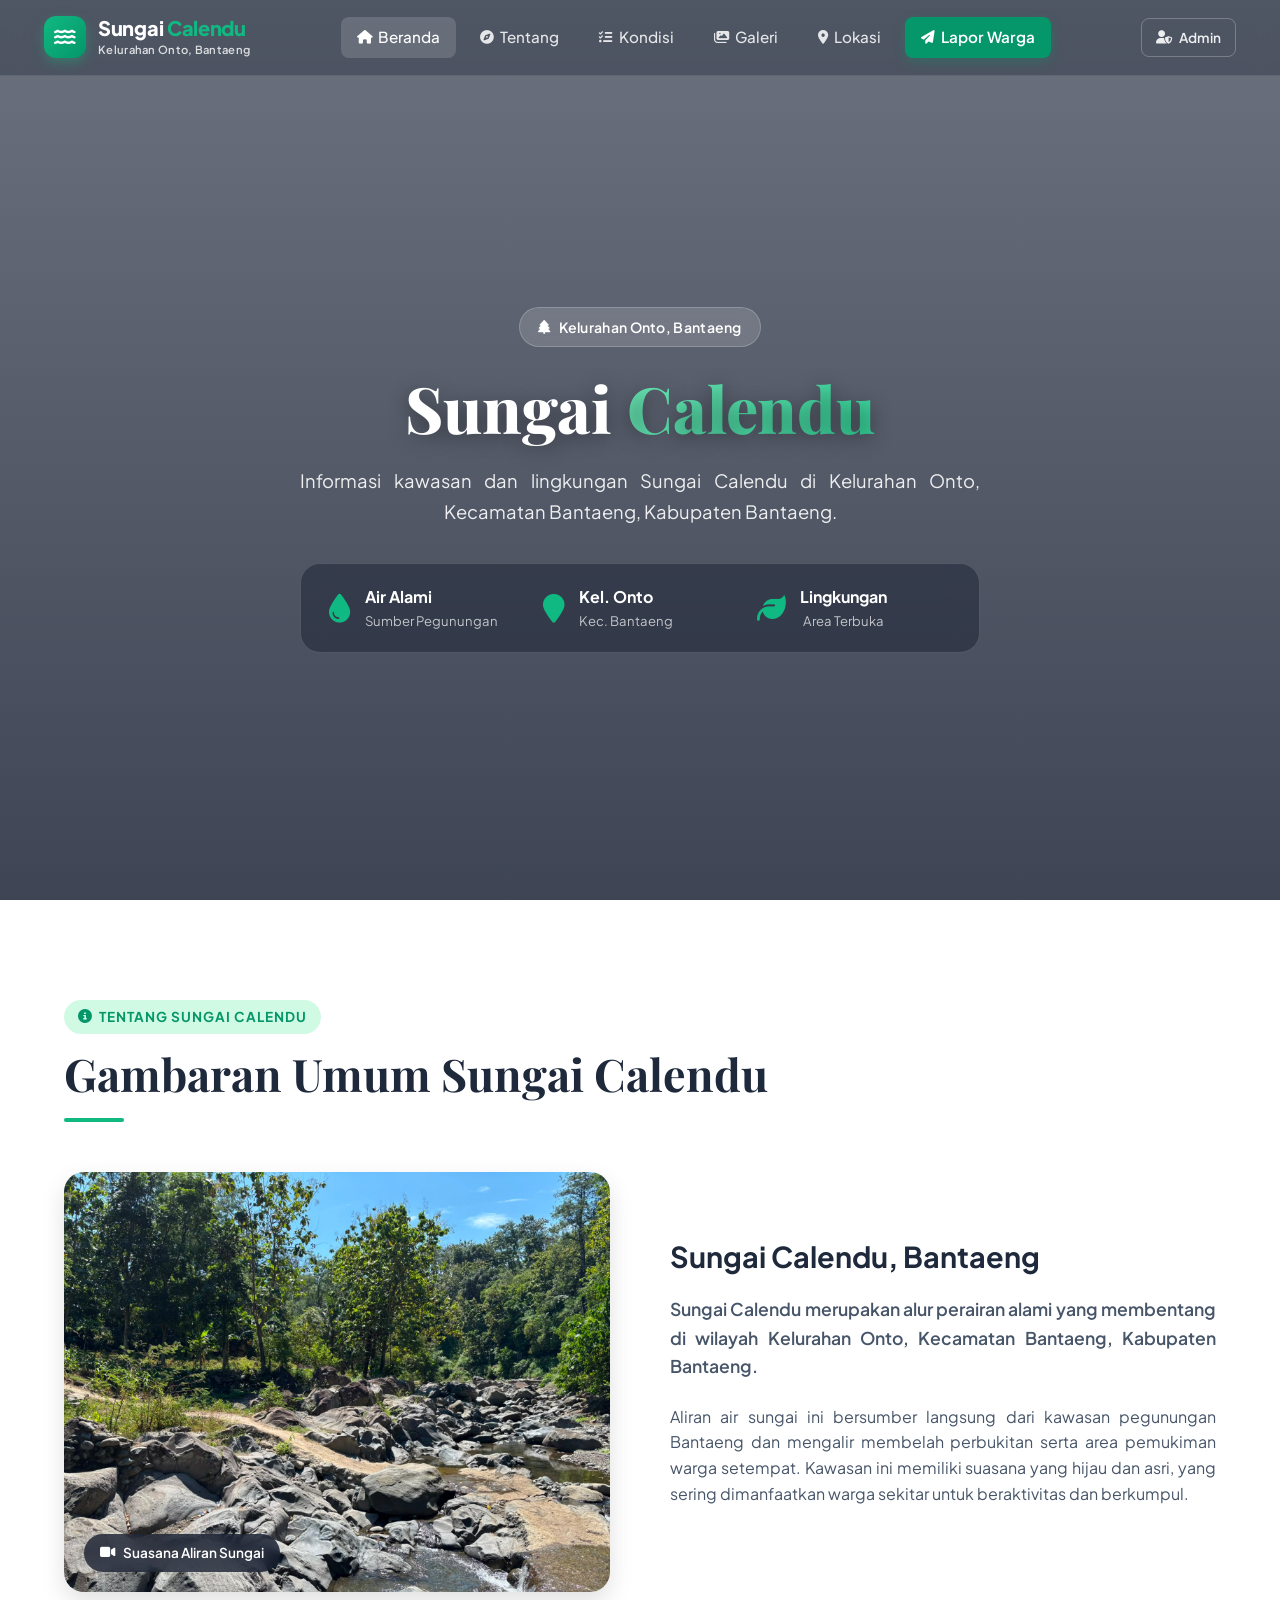
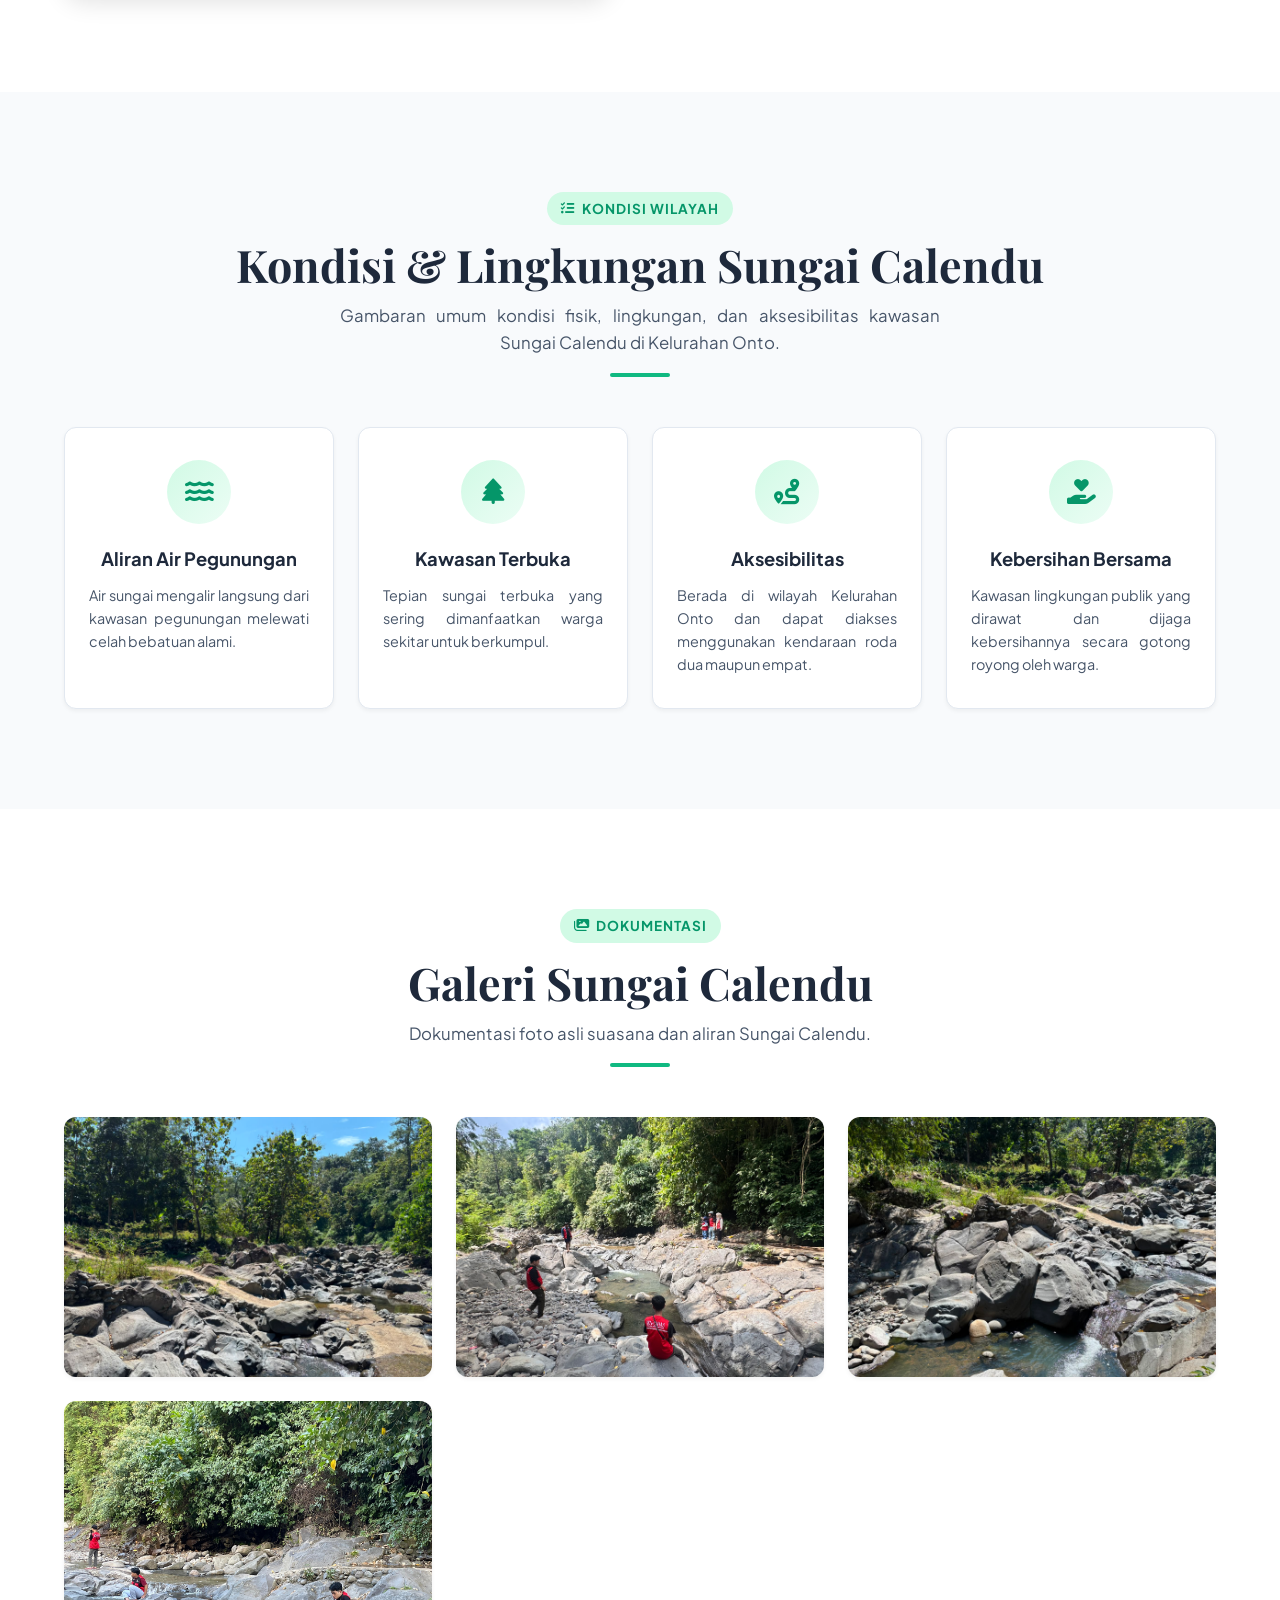
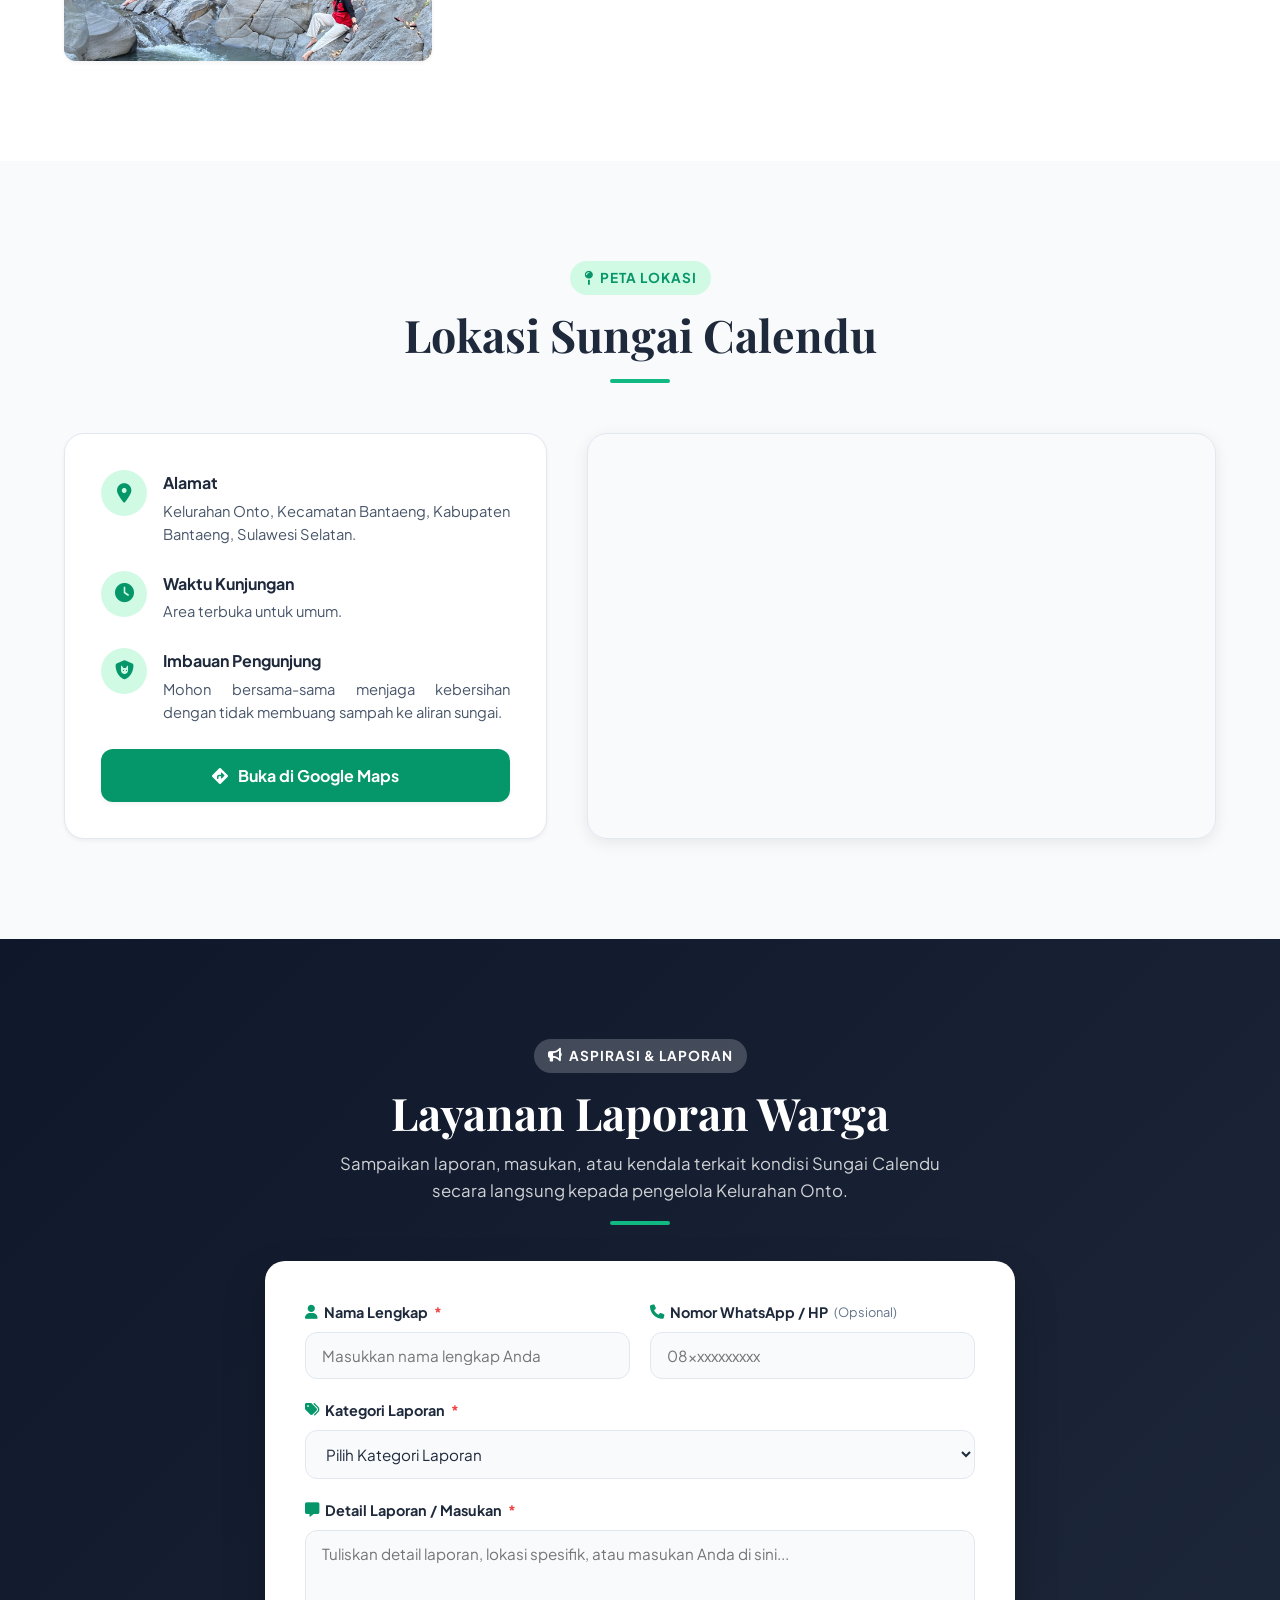
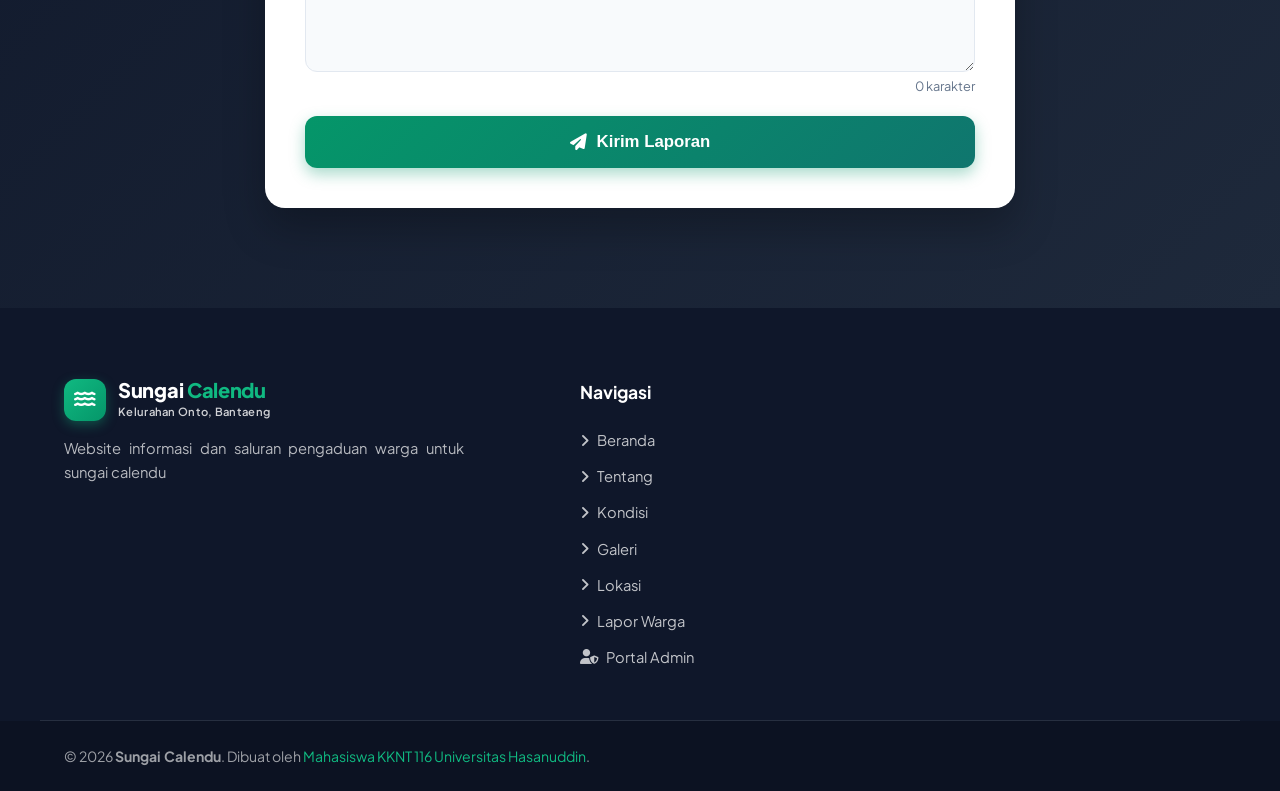
==== index.html @ 05f009f4 "Initial commit: Website Sungai Calendu Bantaeng" ====
<!DOCTYPE html>
<html lang="id">
<head>
    <meta charset="UTF-8">
    <meta name="viewport" content="width=device-width, initial-scale=1.0">
    <title>Sungai Calendu | Kelurahan Onto, Bantaeng</title>
    <meta name="description" content="Informasi resmi dan saluran aspirasi laporan warga untuk kawasan Sungai Calendu, Kelurahan Onto, Kecamatan Bantaeng, Kabupaten Bantaeng.">

    <!-- Google Fonts -->
    <link rel="preconnect" href="https://fonts.googleapis.com">
    <link rel="preconnect" href="https://fonts.gstatic.com" crossorigin>
    <link href="https://fonts.googleapis.com/css2?family=Plus+Jakarta+Sans:wght@300;400;500;600;700;800&family=Playfair+Display:wght@600;700;800&display=swap" rel="stylesheet">
    
    <!-- FontAwesome Icons -->
    <link rel="stylesheet" href="https://cdnjs.cloudflare.com/ajax/libs/font-awesome/6.5.1/css/all.min.css">
    
    <!-- File CSS -->
    <link rel="stylesheet" href="style.css">
</head>
<body>

    <!-- Top Announcement Bar (Dynamic from Admin) -->
    <div id="announcement-bar" class="announcement-bar hidden">
        <div class="container announcement-content">
            <span class="announcement-tag"><i class="fa-solid fa-bullhorn"></i> Pengumuman</span>
            <span id="announcement-text" class="announcement-text"></span>
            <button id="close-announcement" class="close-announcement" aria-label="Tutup Pengumuman">&times;</button>
        </div>
    </div>

    <!-- Navigation Header -->
    <header class="navbar-header" id="navbar-header">
        <div class="nav-container">
            <a href="#beranda" class="logo">
                <div class="logo-icon"><i class="fa-solid fa-water"></i></div>
                <div class="logo-wrapper">
                    <span class="logo-text">Sungai <span>Calendu</span></span>
                    <span class="logo-subtext">Kelurahan Onto, Bantaeng</span>
                </div>
            </a>
            
            <nav class="nav-menu" id="nav-menu">
                <ul class="nav-links">
                    <li><a href="#beranda" class="nav-link active"><i class="fa-solid fa-house"></i> Beranda</a></li>
                    <li><a href="#tentang" class="nav-link"><i class="fa-solid fa-compass"></i> Tentang</a></li>
                    <li><a href="#kondisi" class="nav-link"><i class="fa-solid fa-list-check"></i> Kondisi</a></li>
                    <li><a href="#galeri" class="nav-link"><i class="fa-solid fa-images"></i> Galeri</a></li>
                    <li><a href="#lokasi" class="nav-link"><i class="fa-solid fa-location-dot"></i> Lokasi</a></li>
                    <li><a href="#laporan" class="nav-link btn-nav-lapor"><i class="fa-solid fa-paper-plane"></i> Lapor Warga</a></li>
                </ul>
            </nav>

            <div class="nav-actions">
                <a href="admin.html" target="_blank" class="btn-admin-link" title="Portal Admin">
                    <i class="fa-solid fa-user-shield"></i> <span>Admin</span>
                </a>
                <button class="mobile-toggle" id="mobile-toggle" aria-label="Menu Navigasi">
                    <i class="fa-solid fa-bars"></i>
                </button>
            </div>
        </div>
    </header>

    <!-- Hero Section -->
    <section id="beranda" class="hero">
        <!-- Video Background -->
        <video autoplay loop muted playsinline class="video-bg">
            <source src="assets/images/hero-video.mp4" type="video/mp4">
        </video>
        
        <!-- Overlay Dark Gradient -->
        <div class="hero-overlay"></div>

        <div class="hero-content">
            <div class="hero-badge">
                <i class="fa-solid fa-tree"></i> Kelurahan Onto, Bantaeng
            </div>
            <h1>Sungai <span class="highlight-text">Calendu</span></h1>
            <p>Informasi kawasan dan lingkungan Sungai Calendu di Kelurahan Onto, Kecamatan Bantaeng, Kabupaten Bantaeng.</p>

            <!-- Quick Stat Highlights -->
            <div class="hero-stats">
                <div class="stat-item">
                    <i class="fa-solid fa-droplet"></i>
                    <div class="stat-info">
                        <h4>Air Alami</h4>
                        <p>Sumber Pegunungan</p>
                    </div>
                </div>
                <div class="stat-item">
                    <i class="fa-solid fa-location-pin"></i>
                    <div class="stat-info">
                        <h4>Kel. Onto</h4>
                        <p>Kec. Bantaeng</p>
                    </div>
                </div>
                <div class="stat-item">
                    <i class="fa-solid fa-leaf"></i>
                    <div class="stat-info">
                        <h4>Lingkungan</h4>
                        <p>Area Terbuka</p>
                    </div>
                </div>
            </div>
        </div>
    </section>

    <!-- Section Tentang -->
    <section id="tentang" class="section tentang-section">
        <div class="container">
            <div class="section-header">
                <span class="section-tag"><i class="fa-solid fa-circle-info"></i> Tentang Sungai Calendu</span>
                <h2 class="section-title">Gambaran Umum Sungai Calendu</h2>
                <div class="section-divider"></div>
            </div>

            <div class="tentang-grid">
                <div class="tentang-video-wrapper">
                    <video class="tentang-video" autoplay loop muted playsinline poster="assets/images/galeri1.jpg">
                        <source src="assets/images/tentang-sungai.mp4" type="video/mp4">
                    </video>
                    <div class="video-badge"><i class="fa-solid fa-video"></i> Suasana Aliran Sungai</div>
                </div>

                <div class="tentang-info">
                    <h3>Sungai Calendu, Bantaeng</h3>
                    <p class="lead-text">Sungai Calendu merupakan alur perairan alami yang membentang di wilayah Kelurahan Onto, Kecamatan Bantaeng, Kabupaten Bantaeng.</p>
                    <p>Aliran air sungai ini bersumber langsung dari kawasan pegunungan Bantaeng dan mengalir membelah perbukitan serta area pemukiman warga setempat. Kawasan ini memiliki suasana yang hijau dan asri, yang sering dimanfaatkan warga sekitar untuk beraktivitas dan berkumpul.</p>
                </div>
            </div>
        </div>
    </section>

    <!-- Section Kondisi -->
    <section id="kondisi" class="section fasilitas-section">
        <div class="container">
            <div class="section-header text-center">
                <span class="section-tag"><i class="fa-solid fa-list-check"></i> Kondisi Wilayah</span>
                <h2 class="section-title">Kondisi & Lingkungan Sungai Calendu</h2>
                <p class="section-subtitle">Gambaran umum kondisi fisik, lingkungan, dan aksesibilitas kawasan Sungai Calendu di Kelurahan Onto.</p>
                <div class="section-divider center"></div>
            </div>

            <div class="fasilitas-cards">
                <div class="fasilitas-card">
                    <div class="card-icon"><i class="fa-solid fa-water"></i></div>
                    <h3>Aliran Air Pegunungan</h3>
                    <p>Air sungai mengalir langsung dari kawasan pegunungan melewati celah bebatuan alami.</p>
                </div>
                <div class="fasilitas-card">
                    <div class="card-icon"><i class="fa-solid fa-tree"></i></div>
                    <h3>Kawasan Terbuka</h3>
                    <p>Tepian sungai terbuka yang sering dimanfaatkan warga sekitar untuk berkumpul.</p>
                </div>
                <div class="fasilitas-card">
                    <div class="card-icon"><i class="fa-solid fa-route"></i></div>
                    <h3>Aksesibilitas</h3>
                    <p>Berada di wilayah Kelurahan Onto dan dapat diakses menggunakan kendaraan roda dua maupun empat.</p>
                </div>
                <div class="fasilitas-card">
                    <div class="card-icon"><i class="fa-solid fa-hand-holding-heart"></i></div>
                    <h3>Kebersihan Bersama</h3>
                    <p>Kawasan lingkungan publik yang dirawat dan dijaga kebersihannya secara gotong royong oleh warga.</p>
                </div>
            </div>
        </div>
    </section>

    <!-- Section Galeri Pesona -->
    <section id="galeri" class="section galeri-section">
        <div class="container">
            <div class="section-header text-center">
                <span class="section-tag"><i class="fa-solid fa-images"></i> Dokumentasi</span>
                <h2 class="section-title">Galeri Sungai Calendu</h2>
                <p class="section-subtitle">Dokumentasi foto asli suasana dan aliran Sungai Calendu.</p>
                <div class="section-divider center"></div>
            </div>

            <div class="galeri-grid" id="galeri-container">
                <div class="galeri-card" data-src="assets/images/galeri1.jpg">
                    <img src="assets/images/galeri1.jpg" alt="Suasana Alami Sungai Calendu" loading="lazy">
                    <div class="galeri-overlay">
                        <i class="fa-solid fa-magnifying-glass-plus"></i>
                    </div>
                </div>
                <div class="galeri-card" data-src="assets/images/galeri2.jpg">
                    <img src="assets/images/galeri2.jpg" alt="Kejernihan Air Sungai Calendu" loading="lazy">
                    <div class="galeri-overlay">
                        <i class="fa-solid fa-magnifying-glass-plus"></i>
                    </div>
                </div>
                <div class="galeri-card" data-src="assets/images/galeri4.jpg">
                    <img src="assets/images/galeri4.jpg" alt="Aliran & Bebatuan Sungai Calendu" loading="lazy">
                    <div class="galeri-overlay">
                        <i class="fa-solid fa-magnifying-glass-plus"></i>
                    </div>
                </div>
                <div class="galeri-card" data-src="assets/images/galeri6.jpg">
                    <img src="assets/images/galeri6.jpg" alt="Pemandangan Asri Sungai Calendu" loading="lazy">
                    <div class="galeri-overlay">
                        <i class="fa-solid fa-magnifying-glass-plus"></i>
                    </div>
                </div>
            </div>
        </div>
    </section>

    <!-- Lightbox Modal untuk Galeri -->
    <div id="lightbox-modal" class="lightbox-modal">
        <span class="lightbox-close" id="lightbox-close">&times;</span>
        <img class="lightbox-content" id="lightbox-img" alt="Preview Galeri Full">
        <div id="lightbox-caption" class="lightbox-caption"></div>
    </div>

    <!-- Section Lokasi -->
    <section id="lokasi" class="section lokasi-section">
        <div class="container">
            <div class="section-header text-center">
                <span class="section-tag"><i class="fa-solid fa-map-pin"></i> Peta Lokasi</span>
                <h2 class="section-title">Lokasi Sungai Calendu</h2>
                <div class="section-divider center"></div>
            </div>

            <div class="lokasi-grid">
                <div class="lokasi-card-info">
                    <div class="info-item">
                        <div class="info-icon"><i class="fa-solid fa-location-dot"></i></div>
                        <div>
                            <h4>Alamat</h4>
                            <p>Kelurahan Onto, Kecamatan Bantaeng, Kabupaten Bantaeng, Sulawesi Selatan.</p>
                        </div>
                    </div>

                    <div class="info-item">
                        <div class="info-icon"><i class="fa-solid fa-clock"></i></div>
                        <div>
                            <h4>Waktu Kunjungan</h4>
                            <p>Area terbuka untuk umum.</p>
                        </div>
                    </div>

                    <div class="info-item">
                        <div class="info-icon"><i class="fa-solid fa-shield-cat"></i></div>
                        <div>
                            <h4>Imbauan Pengunjung</h4>
                            <p>Mohon bersama-sama menjaga kebersihan dengan tidak membuang sampah ke aliran sungai.</p>
                        </div>
                    </div>

                    <a href="https://maps.google.com/?q=Sungai+Calendu+Bantaeng" target="_blank" class="btn-maps">
                        <i class="fa-solid fa-diamond-turn-right"></i> Buka di Google Maps
                    </a>
                </div>

                <div class="lokasi-map-container">
                    <iframe title="Google Maps Sungai Calendu" src="https://www.google.com/maps/embed?pb=!1m18!1m12!1m3!1d3164.7490686187693!2d119.96092058560387!3d-5.500026466566904!2m3!1f0!2f0!3f0!3m2!1i1024!2i768!4f13.1!3m3!1m2!1s0x2dbeb3002cb5ec47%3A0xc1e4523929e5ecf!2sSungai%20Calendu!5e1!3m2!1sid!2sid!4v1785513860673!5m2!1sid!2sid" allowfullscreen="" loading="lazy" referrerpolicy="strict-origin-when-cross-origin"></iframe>
                </div>
            </div>
        </div>
    </section>

    <!-- Section Laporan Warga -->
    <section id="laporan" class="section laporan-section">
        <div class="container">
            <div class="laporan-wrapper">
                <div class="laporan-header text-center">
                    <span class="section-tag tag-white"><i class="fa-solid fa-bullhorn"></i> Aspirasi & Laporan</span>
                    <h2 class="section-title text-white">Layanan Laporan Warga</h2>
                    <p class="section-subtitle text-white-80">Sampaikan laporan, masukan, atau kendala terkait kondisi Sungai Calendu secara langsung kepada pengelola Kelurahan Onto.</p>
                    <div class="section-divider center"></div>
                </div>

                <div class="form-card">
                    <form id="form-laporan" name="form-laporan" class="laporan-form">
                        <div class="form-row">
                            <div class="input-group">
                                <label for="nama"><i class="fa-solid fa-user"></i> Nama Lengkap <span class="required">*</span></label>
                                <input type="text" id="nama" name="nama" placeholder="Masukkan nama lengkap Anda" required>
                            </div>
                            
                            <div class="input-group">
                                <label for="kontak"><i class="fa-solid fa-phone"></i> Nomor WhatsApp / HP <span class="optional">(Opsional)</span></label>
                                <input type="tel" id="kontak" name="kontak" placeholder="08xxxxxxxxxx">
                            </div>
                        </div>

                        <div class="input-group">
                            <label for="kategori"><i class="fa-solid fa-tags"></i> Kategori Laporan <span class="required">*</span></label>
                            <select id="kategori" name="kategori" required>
                                <option value="" disabled selected>Pilih Kategori Laporan</option>
                                <option value="Kebersihan & Sampah">🧹 Kebersihan & Sampah</option>
                                <option value="Saran & Usulan Warga">💡 Saran & Usulan Warga</option>
                                <option value="Lainnya / Umum">❓ Lainnya / Umum</option>
                            </select>
                        </div>

                        <div class="input-group">
                            <label for="pesan"><i class="fa-solid fa-message"></i> Detail Laporan / Masukan <span class="required">*</span></label>
                            <textarea id="pesan" name="pesan" rows="6" placeholder="Tuliskan detail laporan, lokasi spesifik, atau masukan Anda di sini..." required></textarea>
                            <div class="char-count"><span id="char-counter">0</span> karakter</div>
                        </div>

                        <button type="submit" class="btn-submit">
                            <i class="fa-solid fa-paper-plane"></i> <span id="btn-submit-text">Kirim Laporan</span>
                        </button>
                    </form>

                    <div id="pesan-sukses" class="alert-box alert-success hidden">
                        <i class="fa-solid fa-circle-check"></i>
                        <div>
                            <h4>Laporan Berhasil Terkirim!</h4>
                            <p>Terima kasih atas laporan Anda. Data telah diterima oleh pengelola Kelurahan Onto.</p>
                        </div>
                    </div>

                    <div id="pesan-gagal" class="alert-box alert-error hidden">
                        <i class="fa-solid fa-circle-xmark"></i>
                        <div>
                            <h4>Pengiriman Gagal!</h4>
                            <p>Terjadi kesalahan koneksi. Silakan periksa jaringan Anda dan coba kembali.</p>
                        </div>
                    </div>
                </div>
            </div>
        </div>
    </section>

    <!-- Footer -->
    <footer class="footer">
        <div class="container footer-content">
            <div class="footer-brand">
                <div class="logo">
                    <div class="logo-icon"><i class="fa-solid fa-water"></i></div>
                    <div class="logo-wrapper">
                        <span class="logo-text text-white">Sungai <span>Calendu</span></span>
                        <span class="logo-subtext">Kelurahan Onto, Bantaeng</span>
                    </div>
                </div>
                <p>Website informasi dan saluran pengaduan warga untuk sungai calendu</p>
            </div>

            <div class="footer-links">
                <h4>Navigasi</h4>
                <ul>
                    <li><a href="#beranda"><i class="fa-solid fa-angle-right"></i> Beranda</a></li>
                    <li><a href="#tentang"><i class="fa-solid fa-angle-right"></i> Tentang</a></li>
                    <li><a href="#kondisi"><i class="fa-solid fa-angle-right"></i> Kondisi</a></li>
                    <li><a href="#galeri"><i class="fa-solid fa-angle-right"></i> Galeri</a></li>
                    <li><a href="#lokasi"><i class="fa-solid fa-angle-right"></i> Lokasi</a></li>
                    <li><a href="#laporan"><i class="fa-solid fa-angle-right"></i> Lapor Warga</a></li>
                    <li><a href="admin.html" target="_blank"><i class="fa-solid fa-user-shield"></i> Portal Admin</a></li>
                </ul>
            </div>
        </div>

        <div class="footer-bottom">
            <div class="container">
                <p>&copy; 2026 <strong>Sungai Calendu</strong>. Dibuat oleh <span>Mahasiswa KKNT 116 Universitas Hasanuddin</span>.</p>
            </div>
        </div>
    </footer>

    <!-- File JavaScript -->
    <script src="script.js"></script>
</body>
</html>
---- style.css ----
/* ==========================================================================
   DESAIN CSS UTAMA - PESONA SUNGAI CALENDU (BANTAENG)
   Modern, Responsive, Clean & Premium Theme
   ========================================================================== */

/* 1. VARIABEL WARNA & DESIGN SYSTEM */
:root {
    --primary-color: #059669;
    --primary-hover: #047857;
    --primary-light: #d1fae5;
    --accent-color: #10b981;
    --secondary-color: #0f766e;
    --dark-bg: #0f172a;
    --dark-surface: #1e293b;
    --light-bg: #f8fafc;
    --card-bg: #ffffff;
    --text-primary: #1e293b;
    --text-secondary: #475569;
    --text-muted: #64748b;
    --border-color: #e2e8f0;
    --shadow-sm: 0 2px 4px rgba(0, 0, 0, 0.05);
    --shadow-md: 0 4px 15px rgba(0, 0, 0, 0.08);
    --shadow-lg: 0 10px 25px rgba(0, 0, 0, 0.12);
    --radius-sm: 8px;
    --radius-md: 12px;
    --radius-lg: 20px;
    --transition: all 0.3s cubic-bezier(0.4, 0, 0.2, 1);
}

/* 2. RESET & GLOBAL STYLES */
* {
    margin: 0;
    padding: 0;
    box-sizing: border-box;
}

html {
    scroll-behavior: smooth;
    font-size: 16px;
}

body {
    font-family: 'Plus Jakarta Sans', -apple-system, BlinkMacSystemFont, sans-serif;
    background-color: var(--light-bg);
    color: var(--text-primary);
    line-height: 1.6;
    overflow-x: hidden;
}

p {
    text-align: justify;
    text-justify: inter-word;
}

.container {
    width: 100%;
    max-width: 1200px;
    margin: 0 auto;
    padding: 0 24px;
}

img {
    max-width: 100%;
    height: auto;
    display: block;
}

/* Custom Scrollbar */
::-webkit-scrollbar {
    width: 10px;
}

::-webkit-scrollbar-track {
    background: #f1f5f9;
}

::-webkit-scrollbar-thumb {
    background: #cbd5e1;
    border-radius: 5px;
}

::-webkit-scrollbar-thumb:hover {
    background: var(--primary-color);
}

/* 3. ANNOUNCEMENT BAR */
.announcement-bar {
    background: linear-gradient(90deg, #059669, #0f766e);
    color: #ffffff;
    padding: 10px 0;
    font-size: 0.9rem;
    font-weight: 500;
    position: relative;
    z-index: 101;
    box-shadow: var(--shadow-sm);
}

.announcement-content {
    display: flex;
    align-items: center;
    justify-content: center;
    gap: 12px;
}

.announcement-tag {
    background: rgba(255, 255, 255, 0.2);
    padding: 3px 10px;
    border-radius: 20px;
    font-size: 0.78rem;
    font-weight: 700;
    text-transform: uppercase;
    letter-spacing: 0.5px;
    display: inline-flex;
    align-items: center;
    gap: 5px;
}

.announcement-text {
    flex-grow: 0;
}

.close-announcement {
    background: transparent;
    border: none;
    color: #ffffff;
    font-size: 1.2rem;
    cursor: pointer;
    margin-left: auto;
    opacity: 0.8;
    transition: var(--transition);
}

.close-announcement:hover {
    opacity: 1;
}

/* 4. NAVBAR HEADER (GLASSMORPHISM) */
.navbar-header {
    position: fixed;
    top: 0;
    left: 0;
    width: 100%;
    z-index: 100;
    transition: var(--transition);
    padding: 16px 0;
    background: rgba(15, 23, 42, 0.3);
    backdrop-filter: blur(12px);
    -webkit-backdrop-filter: blur(12px);
    border-bottom: 1px solid rgba(255, 255, 255, 0.1);
}

.navbar-header.scrolled {
    background: rgba(15, 23, 42, 0.95);
    padding: 12px 0;
    box-shadow: 0 4px 20px rgba(0, 0, 0, 0.2);
}

.nav-container {
    display: flex;
    align-items: center;
    justify-content: space-between;
    max-width: 1240px;
    margin: 0 auto;
    padding: 0 24px;
}

.logo {
    display: flex;
    align-items: center;
    gap: 12px;
    text-decoration: none;
    white-space: nowrap;
}

.logo-icon {
    width: 42px;
    height: 42px;
    background: linear-gradient(135deg, var(--accent-color), var(--primary-color));
    color: #ffffff;
    border-radius: 12px;
    display: flex;
    align-items: center;
    justify-content: center;
    font-size: 1.2rem;
    box-shadow: 0 4px 12px rgba(16, 185, 129, 0.35);
    flex-shrink: 0;
}

.logo-wrapper {
    display: flex;
    flex-direction: column;
    justify-content: center;
}

.logo-text {
    font-size: 1.25rem;
    font-weight: 800;
    color: #ffffff;
    letter-spacing: -0.3px;
    line-height: 1.15;
}

.logo-text span {
    color: var(--accent-color);
}

.logo-subtext {
    font-size: 0.7rem;
    font-weight: 600;
    color: rgba(255, 255, 255, 0.8);
    letter-spacing: 0.3px;
    margin-top: 2px;
}

.nav-menu {
    display: flex;
    align-items: center;
}

.nav-links {
    display: flex;
    align-items: center;
    list-style: none;
    gap: 8px;
}

.nav-link {
    color: rgba(255, 255, 255, 0.85);
    text-decoration: none;
    font-weight: 500;
    font-size: 0.95rem;
    padding: 8px 16px;
    border-radius: var(--radius-sm);
    transition: var(--transition);
    display: flex;
    align-items: center;
    gap: 6px;
}

.nav-link i {
    font-size: 0.85rem;
}

.nav-link:hover, .nav-link.active {
    color: #ffffff;
    background: rgba(255, 255, 255, 0.15);
}

.btn-nav-lapor {
    background: var(--primary-color);
    color: #ffffff !important;
    font-weight: 600;
    box-shadow: 0 4px 12px rgba(5, 150, 105, 0.3);
}

.btn-nav-lapor:hover {
    background: var(--primary-hover) !important;
    transform: translateY(-1px);
}

.nav-actions {
    display: flex;
    align-items: center;
    gap: 12px;
}

.btn-admin-link {
    display: inline-flex;
    align-items: center;
    gap: 6px;
    padding: 8px 14px;
    font-size: 0.85rem;
    font-weight: 600;
    color: rgba(255, 255, 255, 0.9);
    border: 1px solid rgba(255, 255, 255, 0.25);
    border-radius: var(--radius-sm);
    text-decoration: none;
    transition: var(--transition);
}

.btn-admin-link:hover {
    background: rgba(255, 255, 255, 0.2);
    color: #ffffff;
}

.mobile-toggle {
    display: none;
    background: transparent;
    border: none;
    color: #ffffff;
    font-size: 1.4rem;
    cursor: pointer;
    padding: 6px;
}

/* 5. HERO SECTION */
.hero {
    position: relative;
    min-height: 100vh;
    display: flex;
    align-items: center;
    justify-content: center;
    padding: 120px 24px 60px 24px;
    color: #ffffff;
    overflow: hidden;
}

.video-bg {
    position: absolute;
    top: 0;
    left: 0;
    width: 100%;
    height: 100%;
    object-fit: cover;
    z-index: -2;
}

.hero-overlay {
    position: absolute;
    top: 0;
    left: 0;
    width: 100%;
    height: 100%;
    background: linear-gradient(180deg, rgba(15, 23, 42, 0.6) 0%, rgba(15, 23, 42, 0.8) 100%);
    z-index: -1;
}

.hero-content {
    max-width: 850px;
    text-align: center;
    z-index: 1;
    display: flex;
    flex-direction: column;
    align-items: center;
}

.hero-badge {
    display: inline-flex;
    align-items: center;
    gap: 8px;
    background: rgba(255, 255, 255, 0.15);
    backdrop-filter: blur(8px);
    padding: 8px 18px;
    border-radius: 30px;
    font-size: 0.88rem;
    font-weight: 600;
    letter-spacing: 0.3px;
    margin-bottom: 24px;
    border: 1px solid rgba(255, 255, 255, 0.2);
}

.hero-content h1 {
    font-family: 'Playfair Display', serif;
    font-size: clamp(2.5rem, 5vw, 4.2rem);
    font-weight: 800;
    line-height: 1.15;
    margin-bottom: 20px;
    text-shadow: 0 4px 20px rgba(0, 0, 0, 0.4);
}

.highlight-text {
    background: linear-gradient(135deg, #6ee7b7, #34d399);
    -webkit-background-clip: text;
    -webkit-text-fill-color: transparent;
}

.hero-content p {
    font-size: 1.15rem;
    color: rgba(255, 255, 255, 0.9);
    max-width: 680px;
    margin-bottom: 36px;
    line-height: 1.7;
    text-align: justify;
    text-align-last: center;
}

.hero-buttons {
    display: flex;
    gap: 16px;
    flex-wrap: wrap;
    justify-content: center;
    margin-bottom: 48px;
}

.btn-primary {
    display: inline-flex;
    align-items: center;
    gap: 10px;
    padding: 14px 32px;
    background: linear-gradient(135deg, var(--primary-color), var(--secondary-color));
    color: #ffffff;
    text-decoration: none;
    font-weight: 700;
    font-size: 1rem;
    border-radius: 30px;
    box-shadow: 0 8px 20px rgba(5, 150, 105, 0.4);
    transition: var(--transition);
}

.btn-primary:hover {
    transform: translateY(-3px);
    box-shadow: 0 12px 25px rgba(5, 150, 105, 0.5);
}

.btn-secondary {
    display: inline-flex;
    align-items: center;
    gap: 10px;
    padding: 14px 32px;
    background: rgba(255, 255, 255, 0.15);
    backdrop-filter: blur(8px);
    color: #ffffff;
    text-decoration: none;
    font-weight: 600;
    font-size: 1rem;
    border-radius: 30px;
    border: 1px solid rgba(255, 255, 255, 0.3);
    transition: var(--transition);
}

.btn-secondary:hover {
    background: rgba(255, 255, 255, 0.25);
    transform: translateY(-3px);
}

.hero-stats {
    display: grid;
    grid-template-columns: repeat(3, 1fr);
    gap: 20px;
    width: 100%;
    max-width: 750px;
    background: rgba(15, 23, 42, 0.4);
    backdrop-filter: blur(12px);
    padding: 20px 28px;
    border-radius: var(--radius-lg);
    border: 1px solid rgba(255, 255, 255, 0.15);
}

.stat-item {
    display: flex;
    align-items: center;
    gap: 14px;
    text-align: left;
}

.stat-item i {
    font-size: 1.8rem;
    color: var(--accent-color);
}

.stat-info h4 {
    font-size: 1rem;
    font-weight: 700;
    color: #ffffff;
}

.stat-info p {
    font-size: 0.82rem;
    color: rgba(255, 255, 255, 0.7);
    margin-bottom: 0;
}

/* 6. SECTION GENERAL STYLES */
.section {
    padding: 100px 0;
    position: relative;
}

.section-header {
    margin-bottom: 50px;
}

.section-header.text-center {
    text-align: center;
}

.section-tag {
    display: inline-flex;
    align-items: center;
    gap: 6px;
    color: var(--primary-color);
    font-weight: 700;
    font-size: 0.85rem;
    text-transform: uppercase;
    letter-spacing: 1px;
    background: var(--primary-light);
    padding: 6px 14px;
    border-radius: 20px;
    margin-bottom: 12px;
}

.tag-white {
    background: rgba(255, 255, 255, 0.2);
    color: #ffffff;
}

.section-title {
    font-family: 'Playfair Display', serif;
    font-size: clamp(2rem, 3.5vw, 2.8rem);
    font-weight: 700;
    color: var(--text-primary);
    line-height: 1.25;
}

.text-white {
    color: #ffffff !important;
}

.text-white-80 {
    color: rgba(255, 255, 255, 0.8) !important;
}

.section-subtitle {
    font-size: 1.05rem;
    color: var(--text-secondary);
    max-width: 600px;
    margin: 10px auto 0 auto;
    text-align: justify;
    text-align-last: center;
}

.section-divider {
    width: 60px;
    height: 4px;
    background: var(--accent-color);
    border-radius: 2px;
    margin-top: 16px;
}

.section-divider.center {
    margin-left: auto;
    margin-right: auto;
}

/* 7. SECTION TENTANG */
.tentang-section {
    background-color: #ffffff;
}

.tentang-grid {
    display: grid;
    grid-template-columns: 1fr 1fr;
    gap: 60px;
    align-items: center;
}

.tentang-video-wrapper {
    position: relative;
    border-radius: var(--radius-lg);
    overflow: hidden;
    box-shadow: var(--shadow-lg);
}

.tentang-video {
    width: 100%;
    height: 420px;
    object-fit: cover;
    display: block;
}

.video-badge {
    position: absolute;
    bottom: 20px;
    left: 20px;
    background: rgba(15, 23, 42, 0.75);
    backdrop-filter: blur(8px);
    color: #ffffff;
    padding: 8px 16px;
    border-radius: 20px;
    font-size: 0.85rem;
    font-weight: 600;
    display: flex;
    align-items: center;
    gap: 8px;
}

.tentang-info h3 {
    font-size: 1.8rem;
    font-weight: 700;
    color: var(--text-primary);
    margin-bottom: 16px;
}

.lead-text {
    font-size: 1.1rem;
    font-weight: 600;
    color: var(--primary-color);
    margin-bottom: 14px;
}

.tentang-info p {
    color: var(--text-secondary);
    margin-bottom: 24px;
}

.tentang-features {
    display: flex;
    flex-direction: column;
    gap: 16px;

}

.feature-card {
    display: flex;
    align-items: flex-start;
    gap: 16px;
    background: var(--light-bg);
    padding: 16px;
    border-radius: var(--radius-md);
    border: 1px solid var(--border-color);
}

.feature-icon {
    width: 44px;
    height: 44px;
    background: var(--primary-light);
    color: var(--primary-color);
    border-radius: var(--radius-sm);
    display: flex;
    align-items: center;
    justify-content: center;
    font-size: 1.2rem;
    flex-shrink: 0;
}

.feature-card h4 {
    font-size: 1rem;
    font-weight: 700;
    color: var(--text-primary);
    margin-bottom: 4px;
}

.feature-card p {
    font-size: 0.88rem;
    color: var(--text-muted);
    margin-bottom: 0;
}

/* 8. SECTION KONDISI & DAYA TARIK */
.kondisi-section,
.fasilitas-section {
    background-color: var(--light-bg);
}

.fasilitas-cards {
    display: grid;
    grid-template-columns: repeat(4, 1fr);
    gap: 24px;
}

.fasilitas-card {
    background: var(--card-bg);
    padding: 32px 24px;
    border-radius: var(--radius-md);
    border: 1px solid var(--border-color);
    box-shadow: var(--shadow-sm);
    transition: var(--transition);
    text-align: center;
}

.fasilitas-card:hover {
    transform: translateY(-8px);
    box-shadow: var(--shadow-md);
    border-color: var(--primary-light);
}

.card-icon {
    width: 64px;
    height: 64px;
    background: linear-gradient(135deg, var(--primary-light), #ecfdf5);
    color: var(--primary-color);
    border-radius: 50%;
    display: flex;
    align-items: center;
    justify-content: center;
    font-size: 1.6rem;
    margin: 0 auto 20px auto;
    transition: var(--transition);
}

.fasilitas-card:hover .card-icon {
    background: linear-gradient(135deg, var(--primary-color), var(--secondary-color));
    color: #ffffff;
}

.fasilitas-card h3 {
    font-size: 1.15rem;
    font-weight: 700;
    margin-bottom: 10px;
    color: var(--text-primary);
}

.fasilitas-card p {
    font-size: 0.9rem;
    color: var(--text-secondary);
    text-align: justify;
    text-justify: inter-word;
}

/* 9. SECTION GALERI PESONA */
.galeri-section {
    background-color: #ffffff;
}

.galeri-grid {
    display: grid;
    grid-template-columns: repeat(3, 1fr);
    gap: 24px;
}

.galeri-card {
    position: relative;
    border-radius: var(--radius-md);
    overflow: hidden;
    height: 260px;
    box-shadow: var(--shadow-sm);
    cursor: pointer;
}

.galeri-card img {
    width: 100%;
    height: 100%;
    object-fit: cover;
    transition: transform 0.5s cubic-bezier(0.4, 0, 0.2, 1);
}

.galeri-overlay {
    position: absolute;
    top: 0;
    left: 0;
    width: 100%;
    height: 100%;
    background: rgba(15, 23, 42, 0.6);
    display: flex;
    flex-direction: column;
    align-items: center;
    justify-content: center;
    color: #ffffff;
    opacity: 0;
    transition: var(--transition);
    padding: 20px;
}

.galeri-overlay i {
    font-size: 2.2rem;
    color: #ffffff;
    transform: scale(0.8);
    transition: var(--transition);
}

.galeri-card:hover img {
    transform: scale(1.08);
}

.galeri-card:hover .galeri-overlay {
    opacity: 1;
}

.galeri-card:hover .galeri-overlay i {
    transform: scale(1);
}

/* Lightbox Modal */
.lightbox-modal {
    display: none;
    position: fixed;
    z-index: 1000;
    top: 0;
    left: 0;
    width: 100%;
    height: 100%;
    background-color: rgba(15, 23, 42, 0.92);
    backdrop-filter: blur(8px);
    justify-content: center;
    align-items: center;
    flex-direction: column;
    padding: 20px;
}

.lightbox-modal.active {
    display: flex;
}

.lightbox-content {
    max-width: 90%;
    max-height: 80vh;
    border-radius: var(--radius-md);
    box-shadow: var(--shadow-lg);
    object-fit: contain;
}

.lightbox-caption {
    margin-top: 15px;
    color: #ffffff;
    font-size: 1.1rem;
    font-weight: 600;
}

.lightbox-close {
    position: absolute;
    top: 24px;
    right: 36px;
    color: #ffffff;
    font-size: 2.5rem;
    font-weight: bold;
    cursor: pointer;
    transition: var(--transition);
}

.lightbox-close:hover {
    color: var(--accent-color);
}

/* 10. SECTION LOKASI */
.lokasi-section {
    background-color: var(--light-bg);
}

.lokasi-grid {
    display: grid;
    grid-template-columns: 1fr 1.3fr;
    gap: 40px;
    align-items: center;
}

.lokasi-card-info {
    background: var(--card-bg);
    padding: 36px;
    border-radius: var(--radius-lg);
    border: 1px solid var(--border-color);
    box-shadow: var(--shadow-sm);
}

.info-item {
    display: flex;
    gap: 16px;
    margin-bottom: 24px;
}

.info-icon {
    width: 46px;
    height: 46px;
    background: var(--primary-light);
    color: var(--primary-color);
    border-radius: 50%;
    display: flex;
    align-items: center;
    justify-content: center;
    font-size: 1.2rem;
    flex-shrink: 0;
}

.info-item h4 {
    font-size: 1rem;
    font-weight: 700;
    color: var(--text-primary);
    margin-bottom: 4px;
}

.info-item p {
    font-size: 0.92rem;
    color: var(--text-secondary);
    margin-bottom: 0;
}

.btn-maps {
    display: flex;
    align-items: center;
    justify-content: center;
    gap: 10px;
    width: 100%;
    padding: 14px;
    background: var(--primary-color);
    color: #ffffff;
    text-decoration: none;
    font-weight: 700;
    border-radius: var(--radius-md);
    transition: var(--transition);
    box-shadow: var(--shadow-sm);
    margin-top: 10px;
}

.btn-maps:hover {
    background: var(--primary-hover);
    transform: translateY(-2px);
}

.lokasi-map-container {
    height: 100%;
    min-height: 380px;
    border-radius: var(--radius-lg);
    overflow: hidden;
    box-shadow: var(--shadow-md);
    border: 1px solid var(--border-color);
}

.lokasi-map-container iframe {
    width: 100%;
    height: 100%;
    min-height: 380px;
    border: 0;
}

/* 11. SECTION LAPORAN WARGA */
.laporan-section {
    background: linear-gradient(135deg, #0f172a, #1e293b);
    color: #ffffff;
}

.laporan-wrapper {
    max-width: 750px;
    margin: 0 auto;
}

.laporan-header {
    margin-bottom: 36px;
    text-align: center;
    display: flex;
    flex-direction: column;
    align-items: center;
}

.form-card {
    background: #ffffff;
    color: var(--text-primary);
    padding: 40px;
    border-radius: var(--radius-lg);
    box-shadow: 0 20px 40px rgba(0, 0, 0, 0.25);
}

.laporan-form {
    display: flex;
    flex-direction: column;
    gap: 20px;
}

.form-row {
    display: grid;
    grid-template-columns: 1fr 1fr;
    gap: 20px;
}

.input-group {
    display: flex;
    flex-direction: column;
}

.input-group label {
    font-size: 0.9rem;
    font-weight: 700;
    color: var(--text-primary);
    margin-bottom: 8px;
    display: flex;
    align-items: center;
    gap: 6px;
}

.input-group label i {
    color: var(--primary-color);
}

.required {
    color: #ef4444;
}

.optional {
    font-weight: 400;
    color: var(--text-muted);
    font-size: 0.8rem;
}

.input-group input,
.input-group textarea,
.input-group select {
    width: 100%;
    padding: 13px 16px;
    border: 1.5px solid var(--border-color);
    border-radius: var(--radius-md);
    font-size: 0.95rem;
    font-family: inherit;
    color: var(--text-primary);
    background-color: var(--light-bg);
    transition: var(--transition);
}

.input-group input:focus,
.input-group textarea:focus,
.input-group select:focus {
    outline: none;
    border-color: var(--primary-color);
    background-color: #ffffff;
    box-shadow: 0 0 0 4px var(--primary-light);
}

.char-count {
    font-size: 0.8rem;
    color: var(--text-muted);
    text-align: right;
    margin-top: 4px;
}

.btn-submit {
    width: 100%;
    padding: 16px;
    background: linear-gradient(135deg, var(--primary-color), var(--secondary-color));
    color: #ffffff;
    border: none;
    border-radius: var(--radius-md);
    font-size: 1.05rem;
    font-weight: 700;
    cursor: pointer;
    display: flex;
    align-items: center;
    justify-content: center;
    gap: 10px;
    transition: var(--transition);
    box-shadow: 0 6px 15px rgba(5, 150, 105, 0.35);
}

.btn-submit:hover {
    background: linear-gradient(135deg, var(--primary-hover), #0d6efd);
    transform: translateY(-2px);
    box-shadow: 0 8px 20px rgba(5, 150, 105, 0.45);
}

.btn-submit:disabled {
    opacity: 0.7;
    cursor: not-allowed;
    transform: none;
}

.alert-box {
    padding: 18px 20px;
    border-radius: var(--radius-md);
    display: flex;
    gap: 14px;
    align-items: flex-start;
    margin-top: 20px;
}

.alert-box i {
    font-size: 1.6rem;
    flex-shrink: 0;
    margin-top: 2px;
}

.alert-box h4 {
    font-size: 1rem;
    font-weight: 700;
    margin-bottom: 2px;
}

.alert-box p {
    font-size: 0.88rem;
    margin-bottom: 0;
}

.alert-success {
    background-color: #d1fae5;
    color: #065f46;
    border: 1px solid #a7f3d0;
}

.alert-error {
    background-color: #fee2e2;
    color: #991b1b;
    border: 1px solid #fca5a5;
}

.hidden {
    display: none !important;
}

/* 12. FOOTER */
.footer {
    background-color: var(--dark-bg);
    color: #ffffff;
    padding-top: 70px;
}

.footer-content {
    display: grid;
    grid-template-columns: 2fr 1fr 1.5fr;
    gap: 40px;
    padding-bottom: 50px;
    border-bottom: 1px solid rgba(255, 255, 255, 0.1);
}

.footer-brand p {
    color: rgba(255, 255, 255, 0.7);
    margin-top: 16px;
    font-size: 0.92rem;
    max-width: 400px;
}

.footer-links h4,
.footer-admin h4 {
    font-size: 1.1rem;
    font-weight: 700;
    margin-bottom: 20px;
    color: #ffffff;
}

.footer-links ul {
    list-style: none;
    display: flex;
    flex-direction: column;
    gap: 10px;
}

.footer-links a {
    color: rgba(255, 255, 255, 0.75);
    text-decoration: none;
    font-size: 0.92rem;
    transition: var(--transition);
    display: inline-flex;
    align-items: center;
    gap: 8px;
}

.footer-links a:hover {
    color: var(--accent-color);
    transform: translateX(4px);
}

.footer-admin p {
    color: rgba(255, 255, 255, 0.7);
    font-size: 0.9rem;
    margin-bottom: 16px;
}

.btn-footer-admin {
    display: inline-flex;
    align-items: center;
    gap: 8px;
    padding: 10px 18px;
    background: rgba(255, 255, 255, 0.1);
    color: #ffffff;
    text-decoration: none;
    border-radius: var(--radius-sm);
    font-size: 0.88rem;
    font-weight: 600;
    border: 1px solid rgba(255, 255, 255, 0.2);
    transition: var(--transition);
}

.btn-footer-admin:hover {
    background: var(--primary-color);
    border-color: var(--primary-color);
}

.footer-bottom {
    padding: 24px 0;
    text-align: center;
    background-color: rgba(0, 0, 0, 0.2);
}

.footer-bottom p {
    font-size: 0.88rem;
    color: rgba(255, 255, 255, 0.6);
}

.footer-bottom span {
    color: var(--accent-color);
}

/* 13. RESPONSIVE DESIGN */
@media (max-width: 1024px) {
    .fasilitas-cards {
        grid-template-columns: repeat(2, 1fr);
    }
    .tentang-grid {
        grid-template-columns: 1fr;
        gap: 40px;
    }
    .lokasi-grid {
        grid-template-columns: 1fr;
    }
    .footer-content {
        grid-template-columns: 1fr 1fr;
    }
}

@media (max-width: 768px) {
    .navbar-header {
        padding: 12px 0;
    }
    .mobile-toggle {
        display: block;
    }
    .nav-menu {
        position: fixed;
        top: 65px;
        left: 0;
        width: 100%;
        background: var(--dark-surface);
        padding: 20px;
        box-shadow: var(--shadow-lg);
        transform: translateY(-150%);
        transition: transform 0.4s ease;
    }
    .nav-menu.active {
        transform: translateY(0);
    }
    .nav-links {
        flex-direction: column;
        align-items: stretch;
        gap: 10px;
    }
    .hero-stats {
        grid-template-columns: 1fr;
        gap: 16px;
    }
    .galeri-grid {
        grid-template-columns: repeat(2, 1fr);
    }
    .form-row {
        grid-template-columns: 1fr;
    }
    .footer-content {
        grid-template-columns: 1fr;
        gap: 30px;
    }
}

@media (max-width: 480px) {
    .galeri-grid {
        grid-template-columns: 1fr;
    }
    .hero-content h1 {
        font-size: 2.2rem;
    }
    .fasilitas-cards {
        grid-template-columns: 1fr;
    }
    .form-card {
        padding: 24px 18px;
    }
}
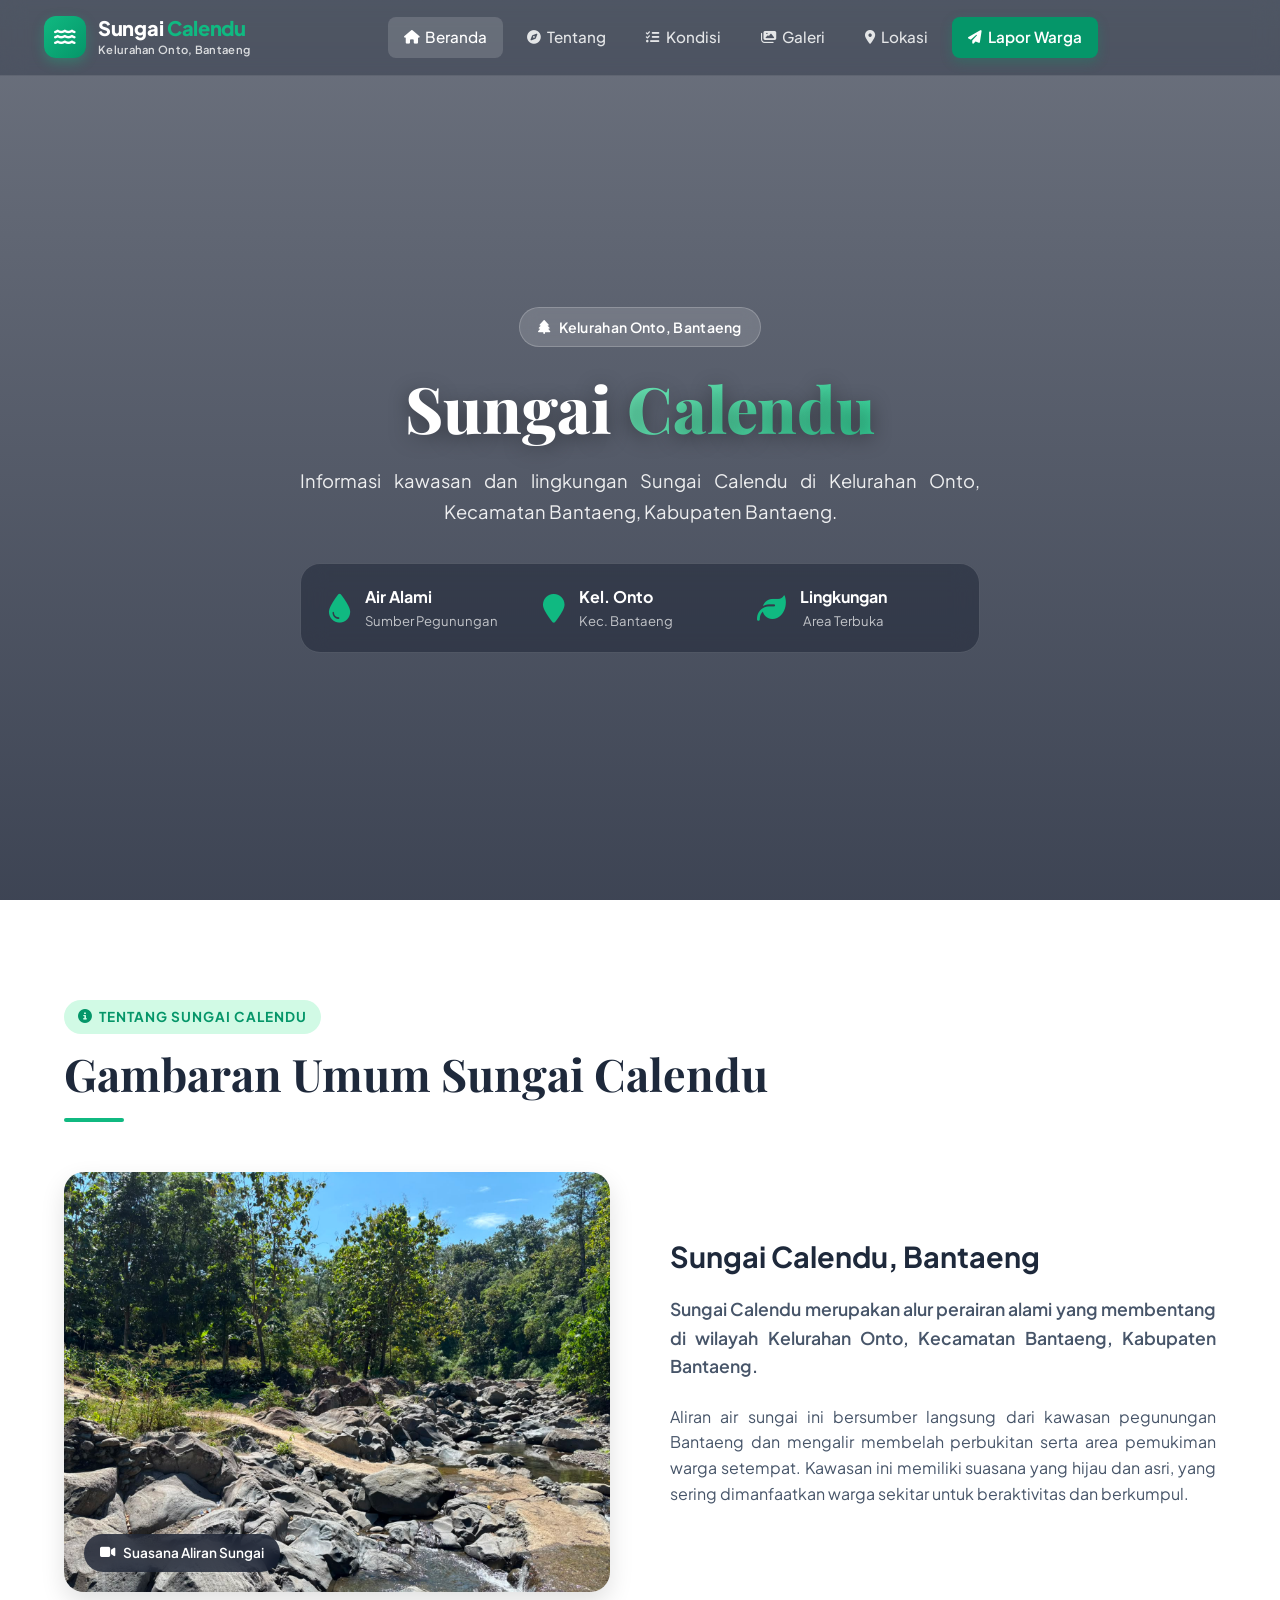
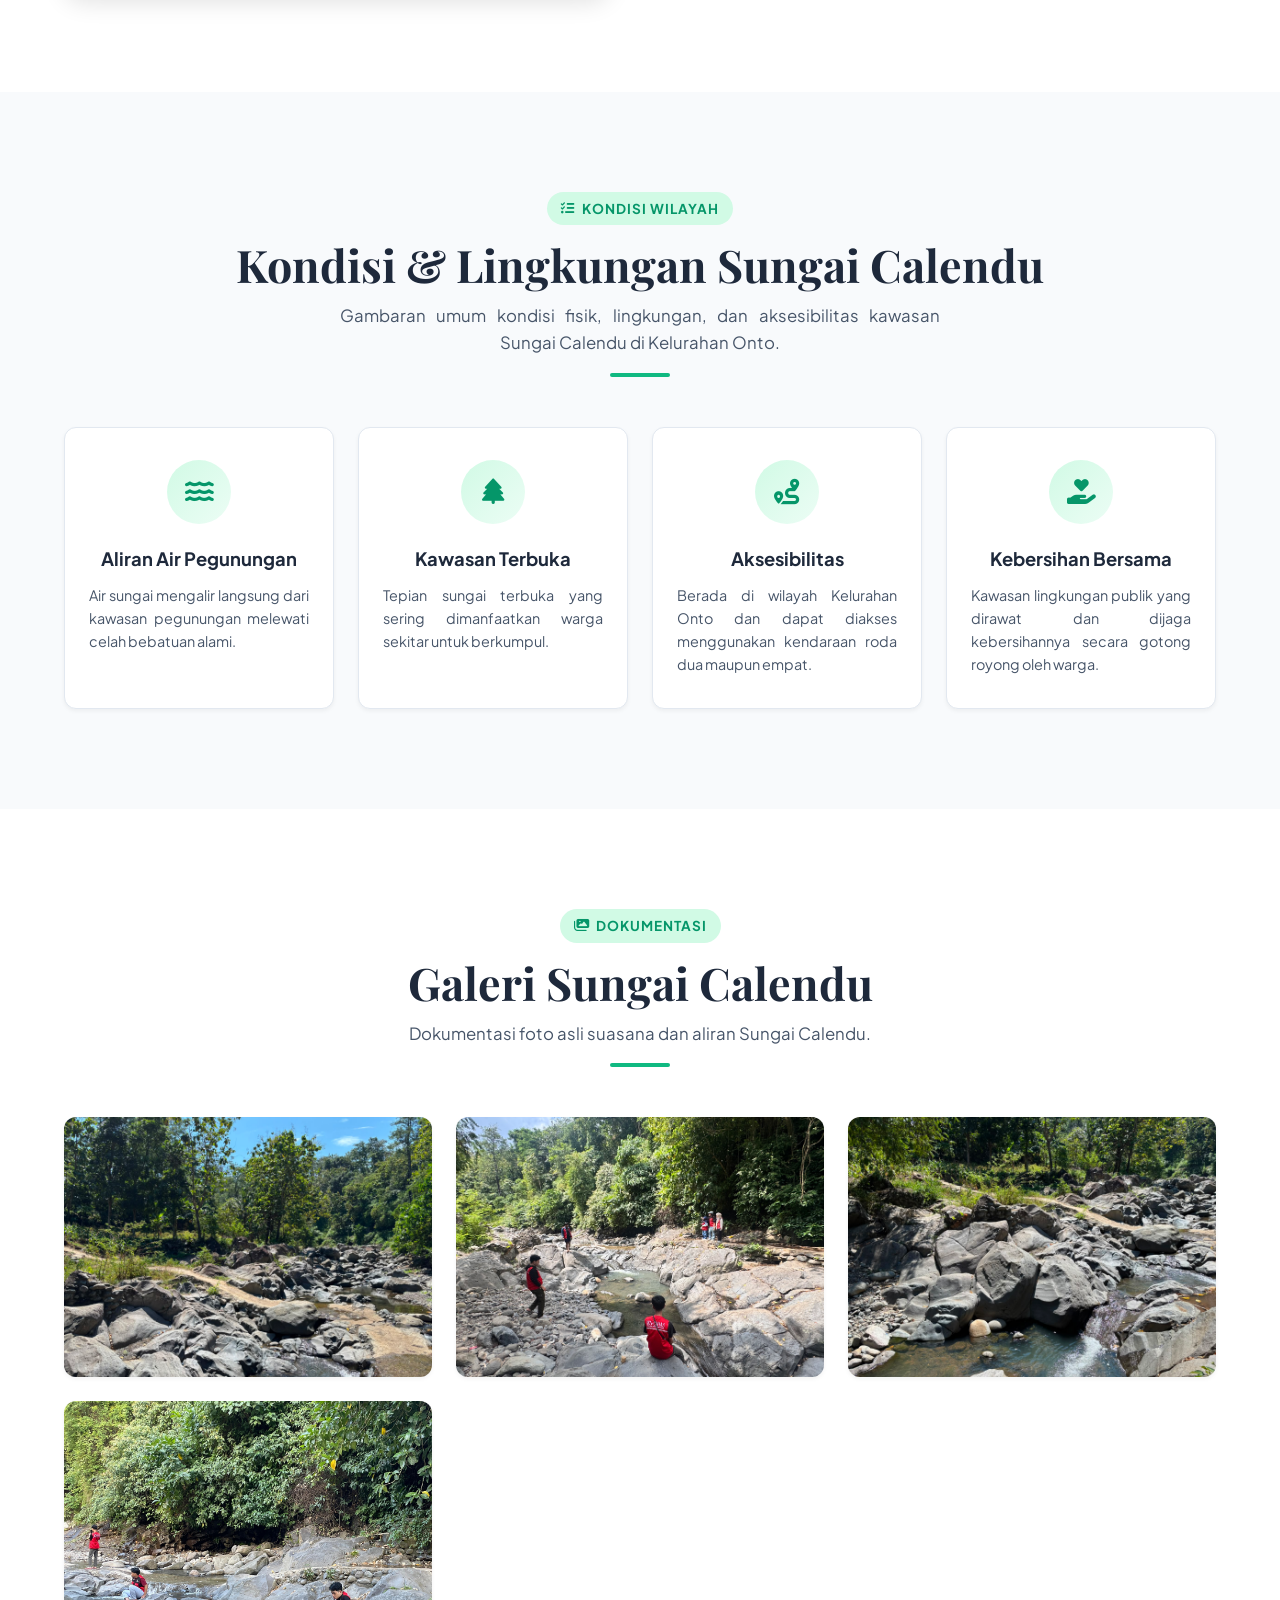
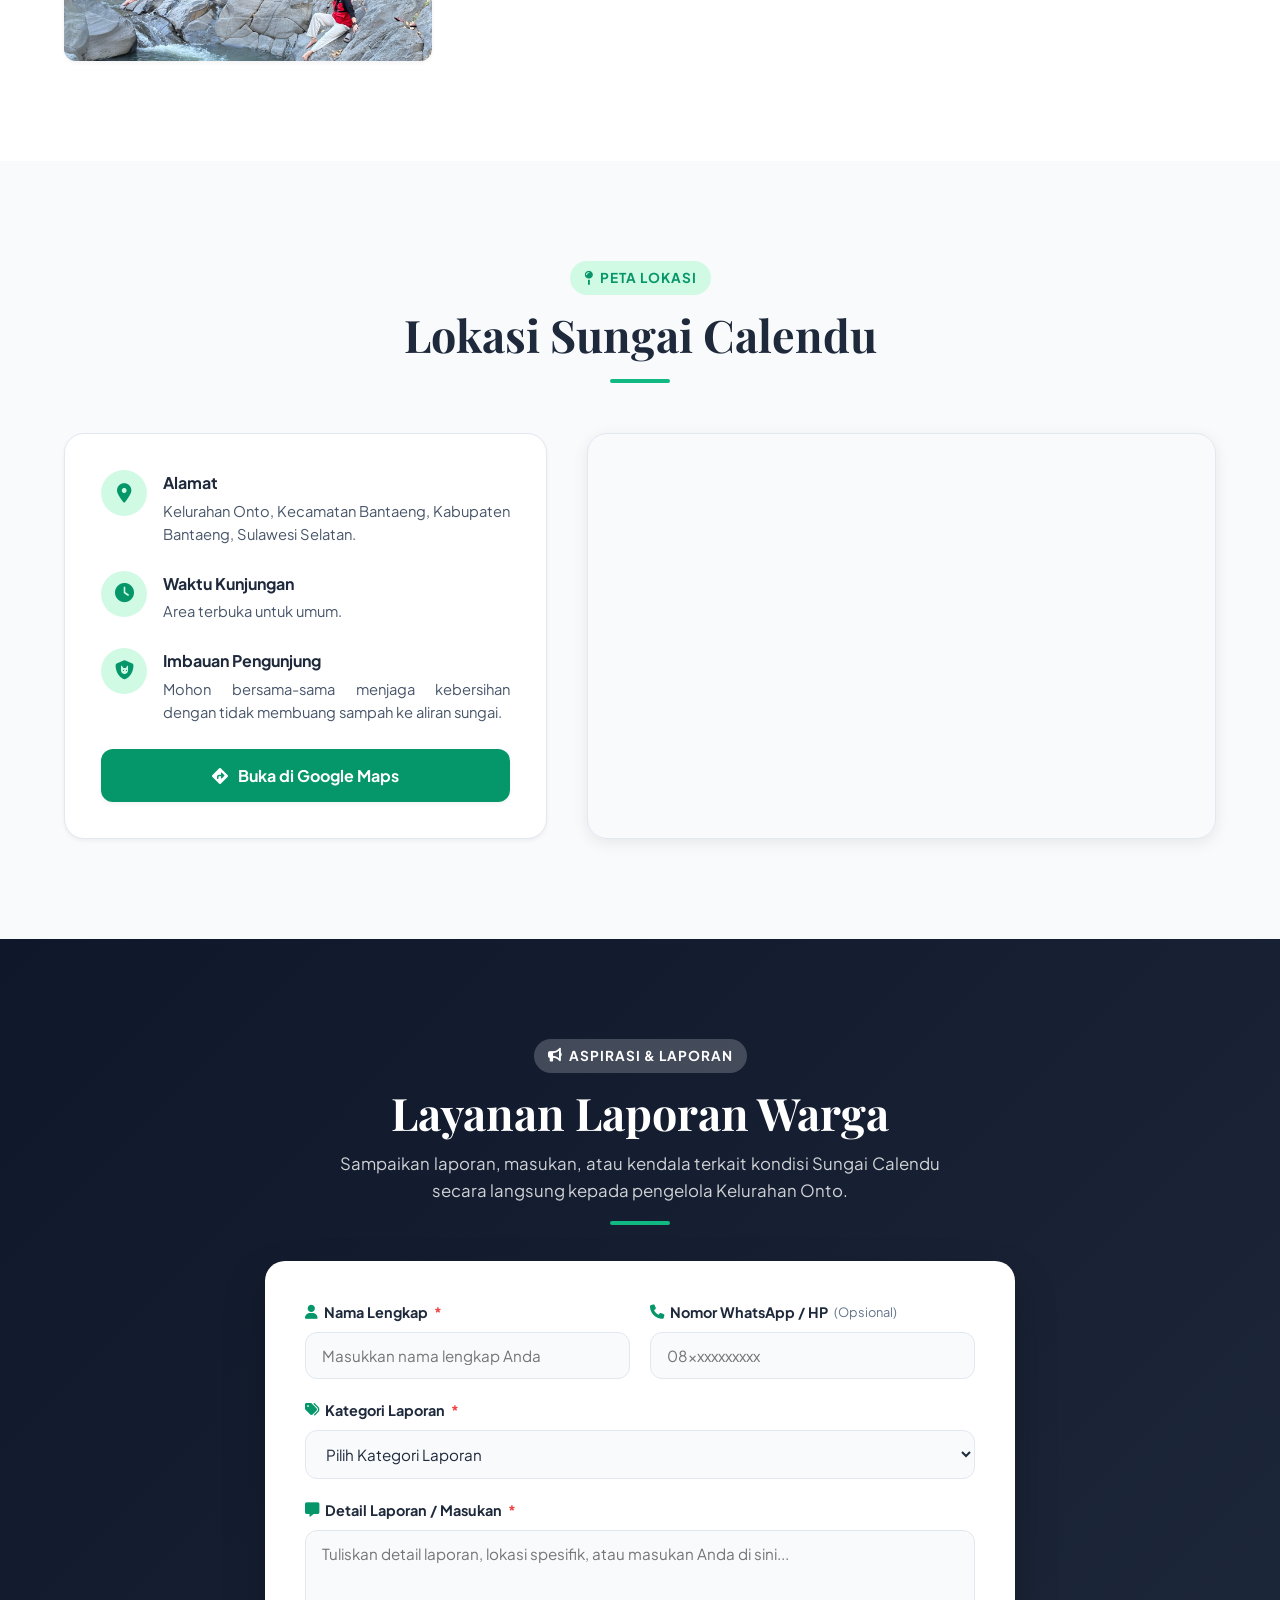
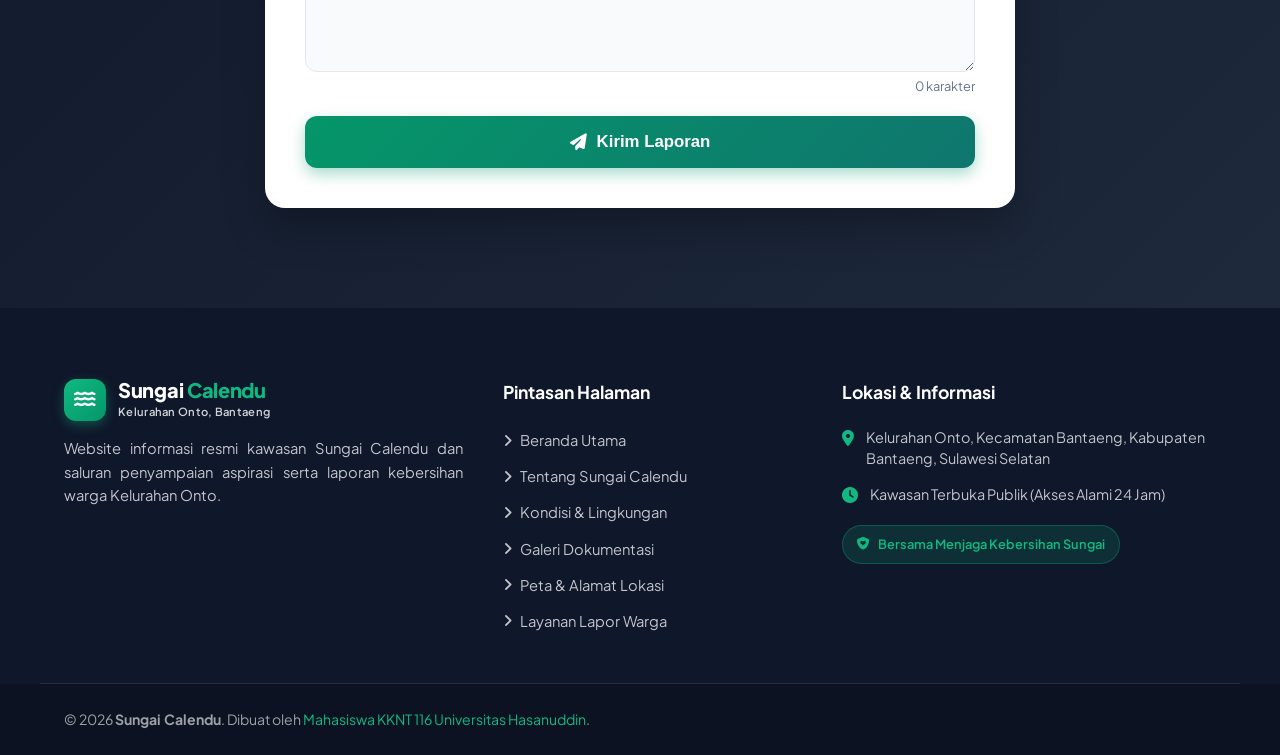
==== commit 2ee3b4d9: "Hapus link admin dari footer & rapikan layout 3 kolom footer" ====
--- a/index.html
+++ b/index.html
@@ -51,9 +51,6 @@
             </nav>
 
             <div class="nav-actions">
-                <a href="admin.html" target="_blank" class="btn-admin-link" title="Portal Admin">
-                    <i class="fa-solid fa-user-shield"></i> <span>Admin</span>
-                </a>
                 <button class="mobile-toggle" id="mobile-toggle" aria-label="Menu Navigasi">
                     <i class="fa-solid fa-bars"></i>
                 </button>
@@ -336,20 +333,34 @@
                         <span class="logo-subtext">Kelurahan Onto, Bantaeng</span>
                     </div>
                 </div>
-                <p>Website informasi dan saluran pengaduan warga untuk sungai calendu</p>
+                <p>Website informasi resmi kawasan Sungai Calendu dan saluran penyampaian aspirasi serta laporan kebersihan warga Kelurahan Onto.</p>
             </div>
 
             <div class="footer-links">
-                <h4>Navigasi</h4>
+                <h4>Pintasan Halaman</h4>
                 <ul>
-                    <li><a href="#beranda"><i class="fa-solid fa-angle-right"></i> Beranda</a></li>
-                    <li><a href="#tentang"><i class="fa-solid fa-angle-right"></i> Tentang</a></li>
-                    <li><a href="#kondisi"><i class="fa-solid fa-angle-right"></i> Kondisi</a></li>
-                    <li><a href="#galeri"><i class="fa-solid fa-angle-right"></i> Galeri</a></li>
-                    <li><a href="#lokasi"><i class="fa-solid fa-angle-right"></i> Lokasi</a></li>
-                    <li><a href="#laporan"><i class="fa-solid fa-angle-right"></i> Lapor Warga</a></li>
-                    <li><a href="admin.html" target="_blank"><i class="fa-solid fa-user-shield"></i> Portal Admin</a></li>
+                    <li><a href="#beranda"><i class="fa-solid fa-angle-right"></i> Beranda Utama</a></li>
+                    <li><a href="#tentang"><i class="fa-solid fa-angle-right"></i> Tentang Sungai Calendu</a></li>
+                    <li><a href="#kondisi"><i class="fa-solid fa-angle-right"></i> Kondisi & Lingkungan</a></li>
+                    <li><a href="#galeri"><i class="fa-solid fa-angle-right"></i> Galeri Dokumentasi</a></li>
+                    <li><a href="#lokasi"><i class="fa-solid fa-angle-right"></i> Peta & Alamat Lokasi</a></li>
+                    <li><a href="#laporan"><i class="fa-solid fa-angle-right"></i> Layanan Lapor Warga</a></li>
                 </ul>
+            </div>
+
+            <div class="footer-info">
+                <h4>Lokasi & Informasi</h4>
+                <div class="footer-info-item">
+                    <i class="fa-solid fa-location-dot"></i>
+                    <span>Kelurahan Onto, Kecamatan Bantaeng, Kabupaten Bantaeng, Sulawesi Selatan</span>
+                </div>
+                <div class="footer-info-item">
+                    <i class="fa-solid fa-clock"></i>
+                    <span>Kawasan Terbuka Publik (Akses Alami 24 Jam)</span>
+                </div>
+                <div class="footer-badge">
+                    <i class="fa-solid fa-shield-heart"></i> Bersama Menjaga Kebersihan Sungai
+                </div>
             </div>
         </div>
 
--- a/style.css
+++ b/style.css
@@ -1080,21 +1080,22 @@
 
 .footer-content {
     display: grid;
-    grid-template-columns: 2fr 1fr 1.5fr;
+    grid-template-columns: 1.6fr 1.2fr 1.5fr;
     gap: 40px;
     padding-bottom: 50px;
     border-bottom: 1px solid rgba(255, 255, 255, 0.1);
 }
 
 .footer-brand p {
-    color: rgba(255, 255, 255, 0.7);
+    color: rgba(255, 255, 255, 0.75);
     margin-top: 16px;
     font-size: 0.92rem;
     max-width: 400px;
+    line-height: 1.6;
 }
 
 .footer-links h4,
-.footer-admin h4 {
+.footer-info h4 {
     font-size: 1.1rem;
     font-weight: 700;
     margin-bottom: 20px;
@@ -1123,30 +1124,35 @@
     transform: translateX(4px);
 }
 
-.footer-admin p {
-    color: rgba(255, 255, 255, 0.7);
+.footer-info-item {
+    display: flex;
+    align-items: flex-start;
+    gap: 12px;
+    color: rgba(255, 255, 255, 0.75);
     font-size: 0.9rem;
-    margin-bottom: 16px;
-}
-
-.btn-footer-admin {
+    margin-bottom: 14px;
+    line-height: 1.5;
+}
+
+.footer-info-item i {
+    color: var(--accent-color);
+    font-size: 1rem;
+    margin-top: 3px;
+    flex-shrink: 0;
+}
+
+.footer-badge {
     display: inline-flex;
     align-items: center;
     gap: 8px;
-    padding: 10px 18px;
-    background: rgba(255, 255, 255, 0.1);
-    color: #ffffff;
-    text-decoration: none;
-    border-radius: var(--radius-sm);
-    font-size: 0.88rem;
+    background: rgba(16, 185, 129, 0.15);
+    color: var(--accent-color);
+    padding: 8px 14px;
+    border-radius: 20px;
+    font-size: 0.8rem;
     font-weight: 600;
-    border: 1px solid rgba(255, 255, 255, 0.2);
-    transition: var(--transition);
-}
-
-.btn-footer-admin:hover {
-    background: var(--primary-color);
-    border-color: var(--primary-color);
+    border: 1px solid rgba(16, 185, 129, 0.3);
+    margin-top: 6px;
 }
 
 .footer-bottom {
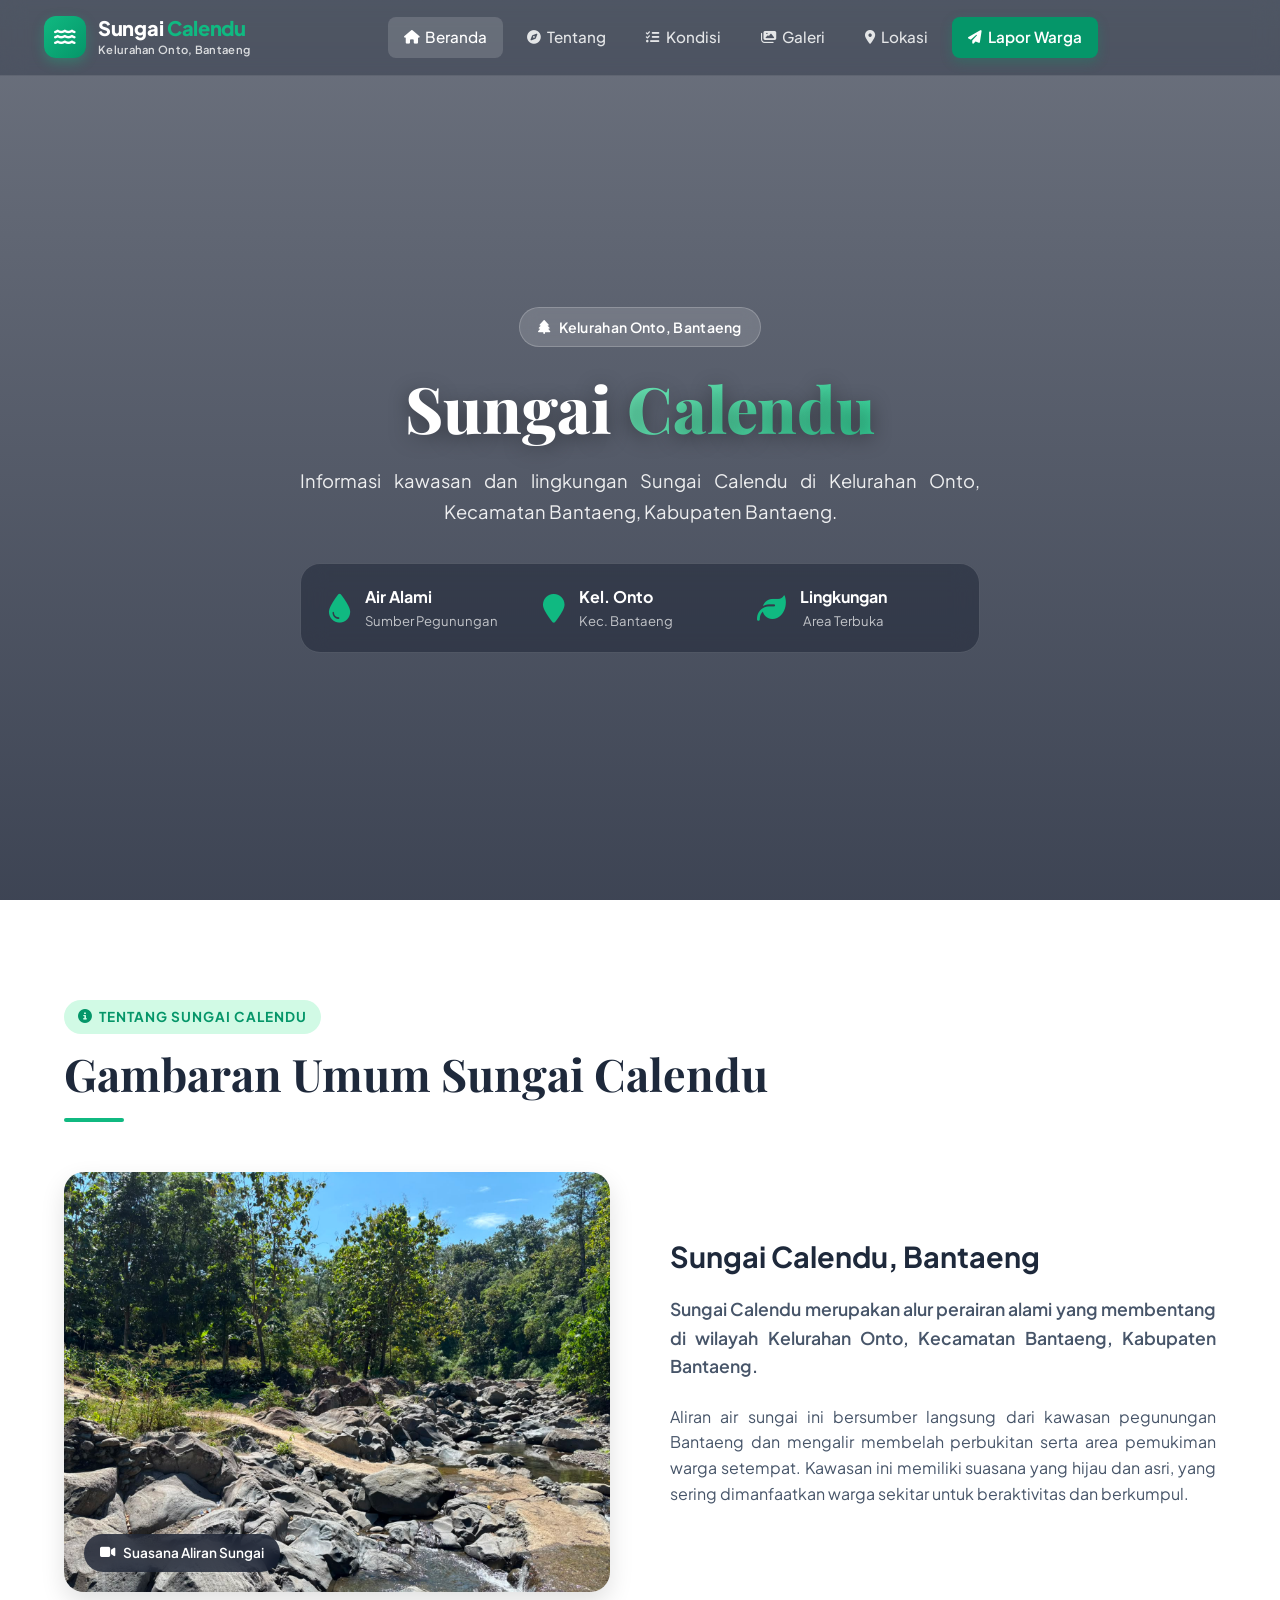
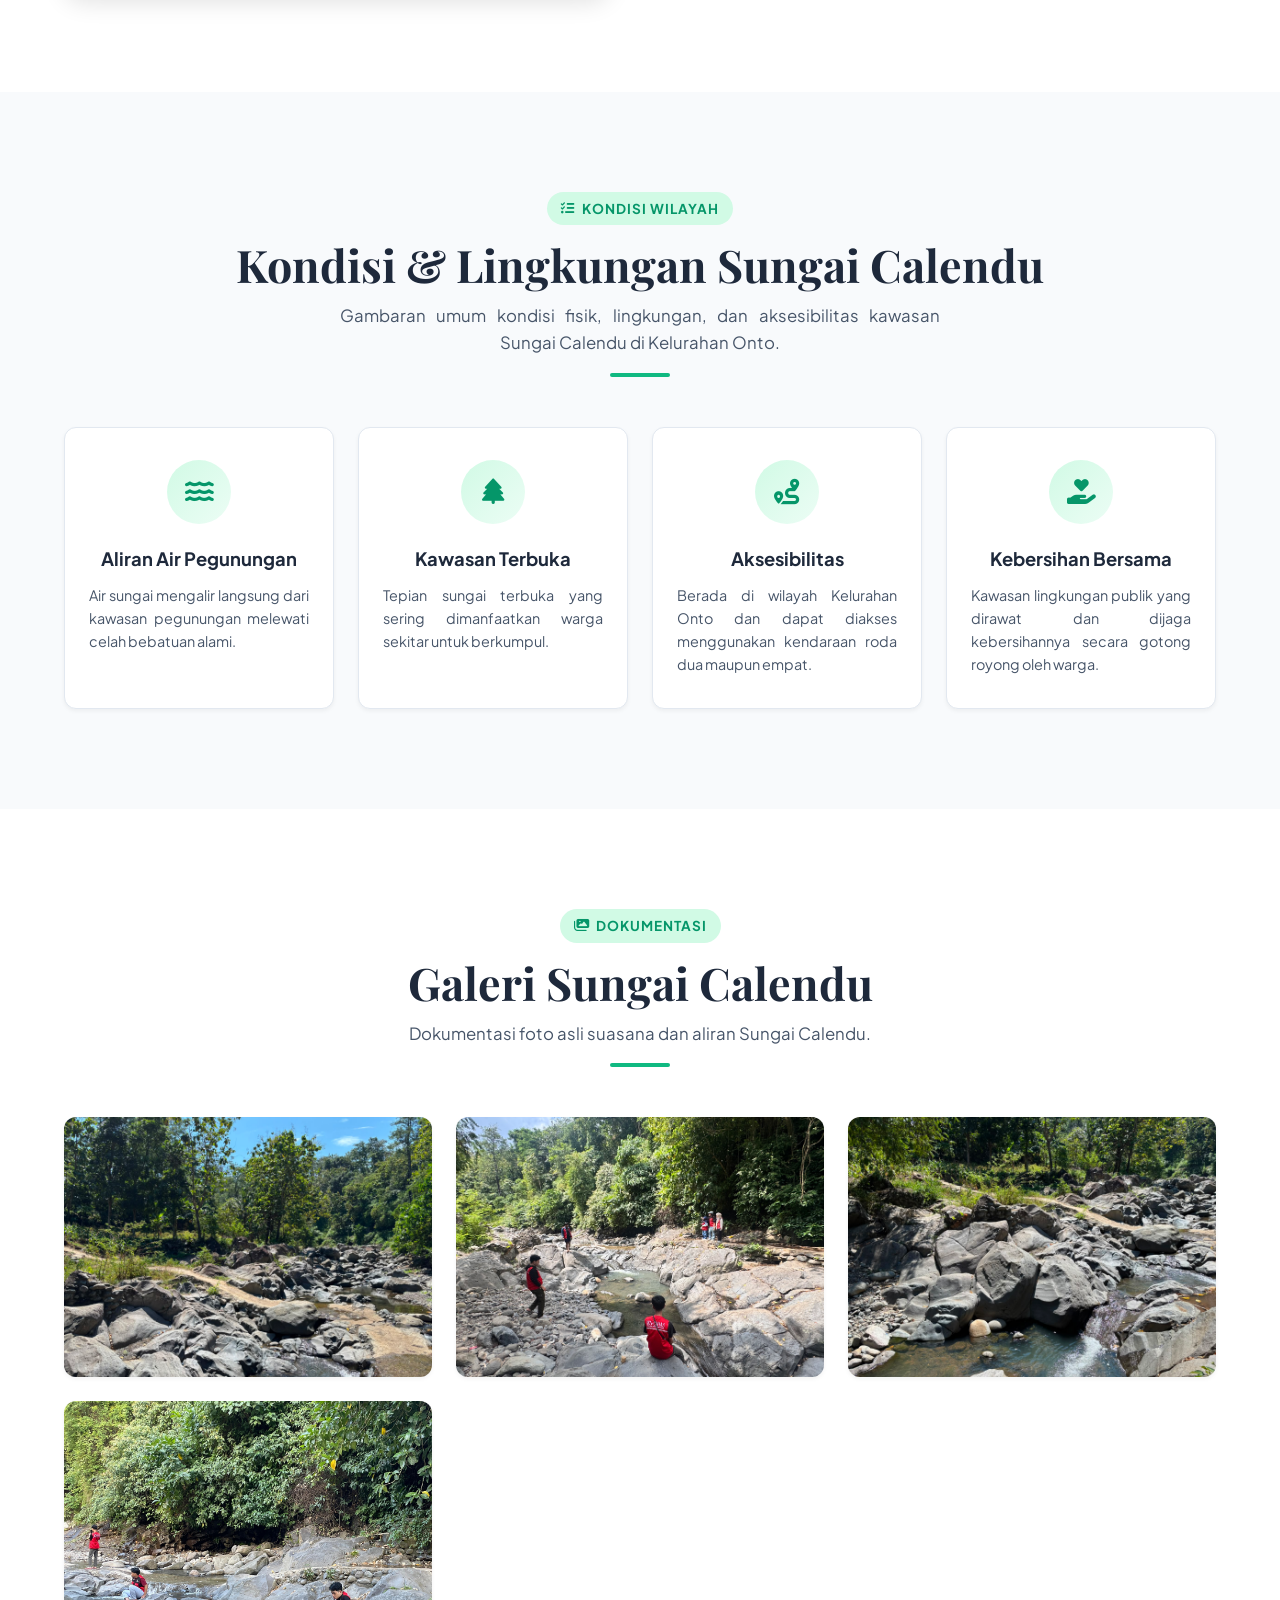
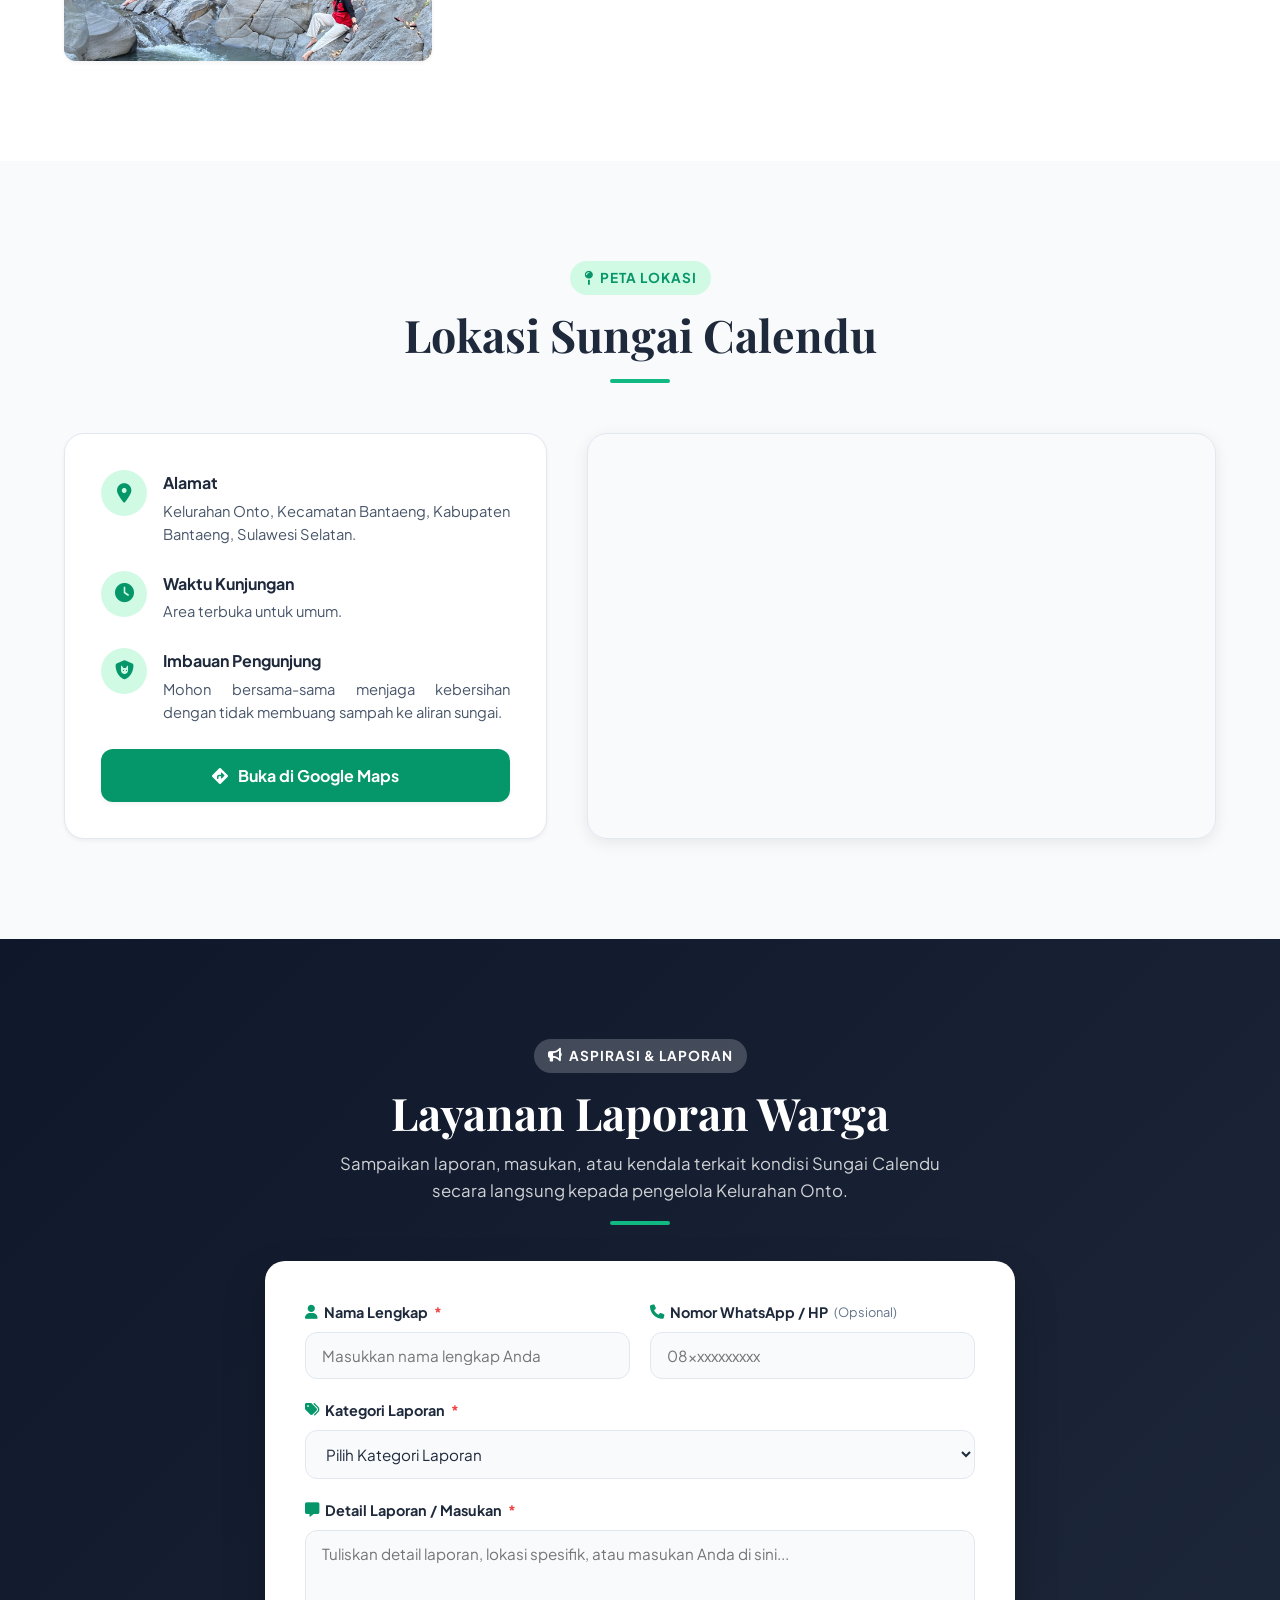
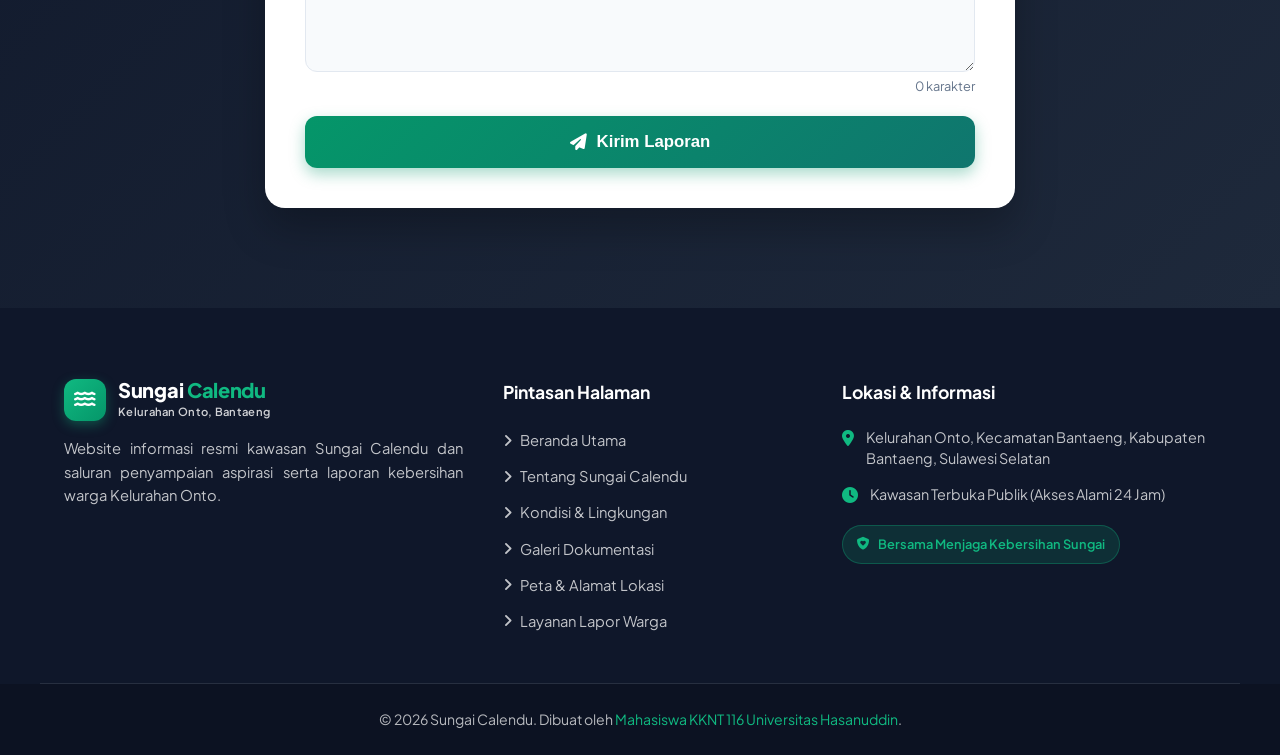
==== commit 19a39bc3: "Rapikan teks footer copyright ke posisi tengah dan ubah menjadi font biasa" ====
--- a/index.html
+++ b/index.html
@@ -366,7 +366,7 @@
 
         <div class="footer-bottom">
             <div class="container">
-                <p>&copy; 2026 <strong>Sungai Calendu</strong>. Dibuat oleh <span>Mahasiswa KKNT 116 Universitas Hasanuddin</span>.</p>
+                <p>&copy; 2026 Sungai Calendu. Dibuat oleh <span>Mahasiswa KKNT 116 Universitas Hasanuddin</span>.</p>
             </div>
         </div>
     </footer>
--- a/style.css
+++ b/style.css
@@ -1163,11 +1163,15 @@
 
 .footer-bottom p {
     font-size: 0.88rem;
-    color: rgba(255, 255, 255, 0.6);
+    color: rgba(255, 255, 255, 0.7);
+    text-align: center !important;
+    text-align-last: center !important;
+    font-weight: 400;
 }
 
 .footer-bottom span {
     color: var(--accent-color);
+    font-weight: 400;
 }
 
 /* 13. RESPONSIVE DESIGN */
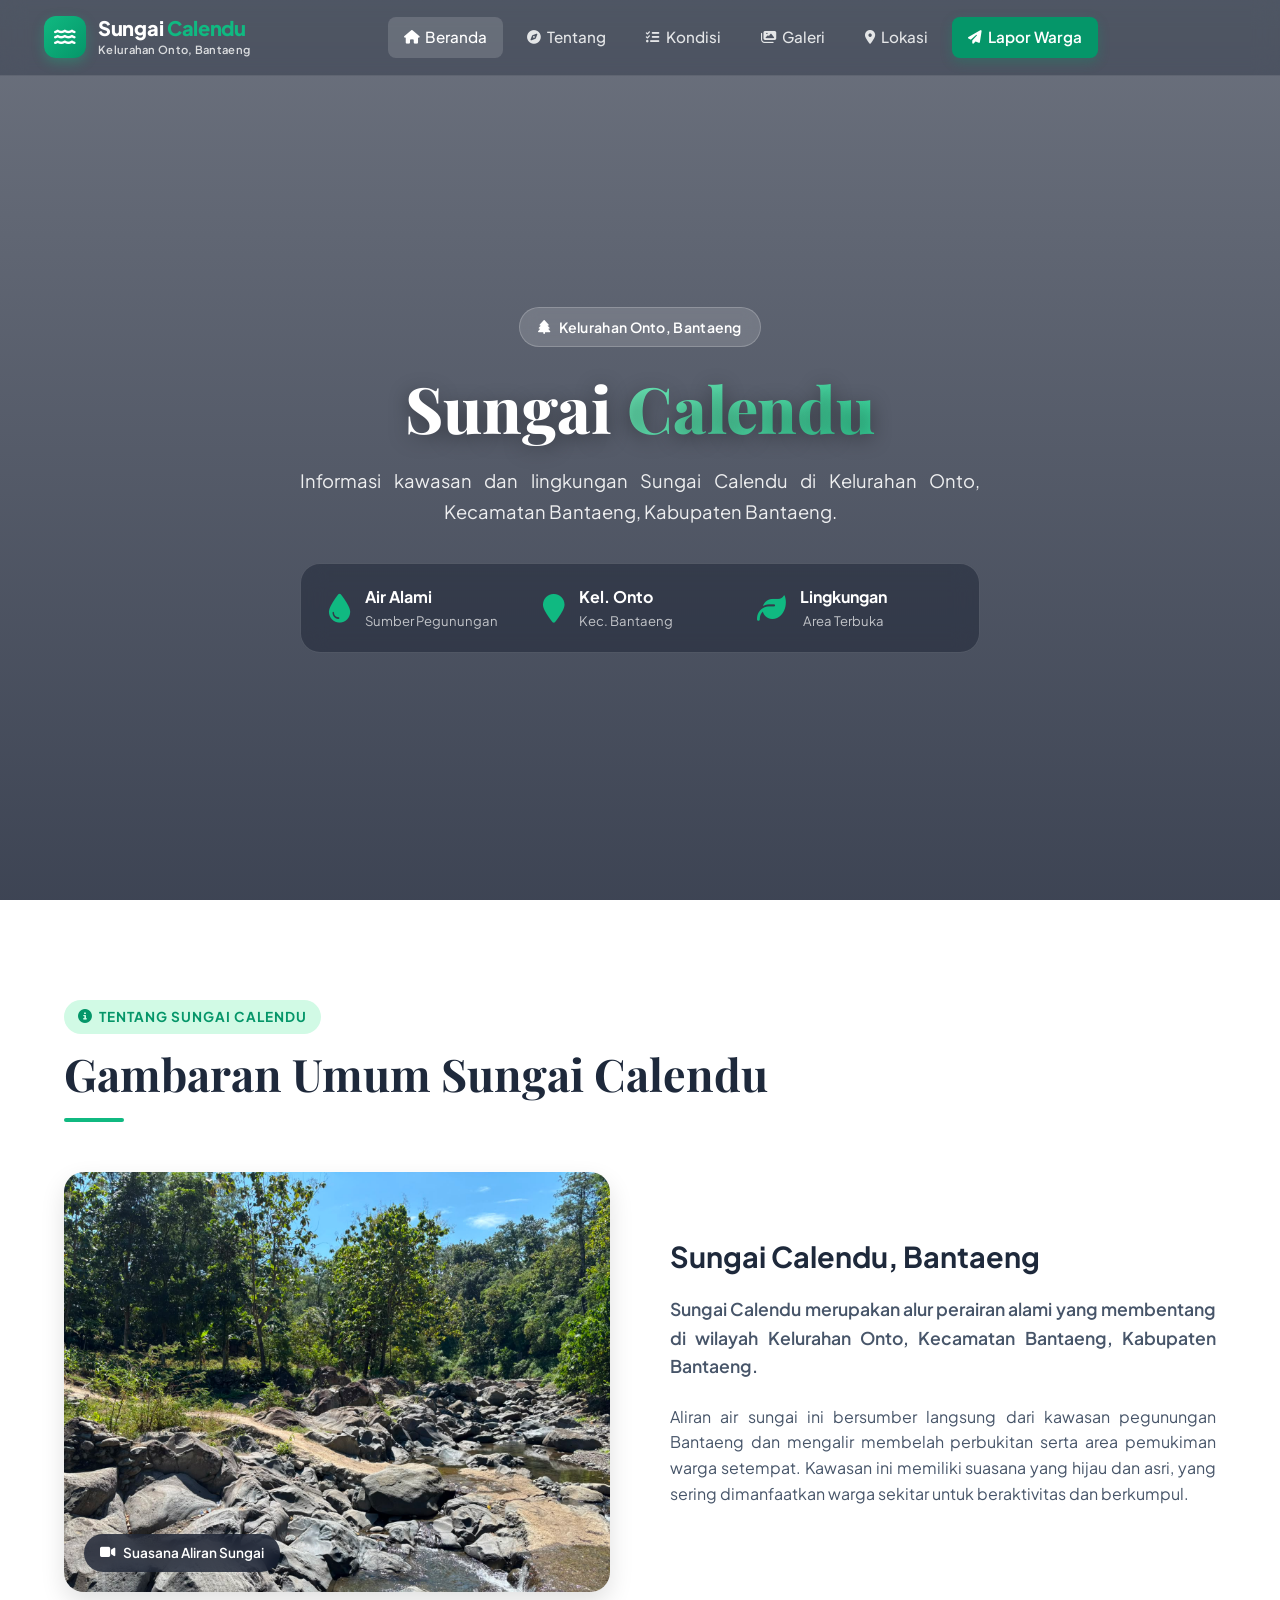
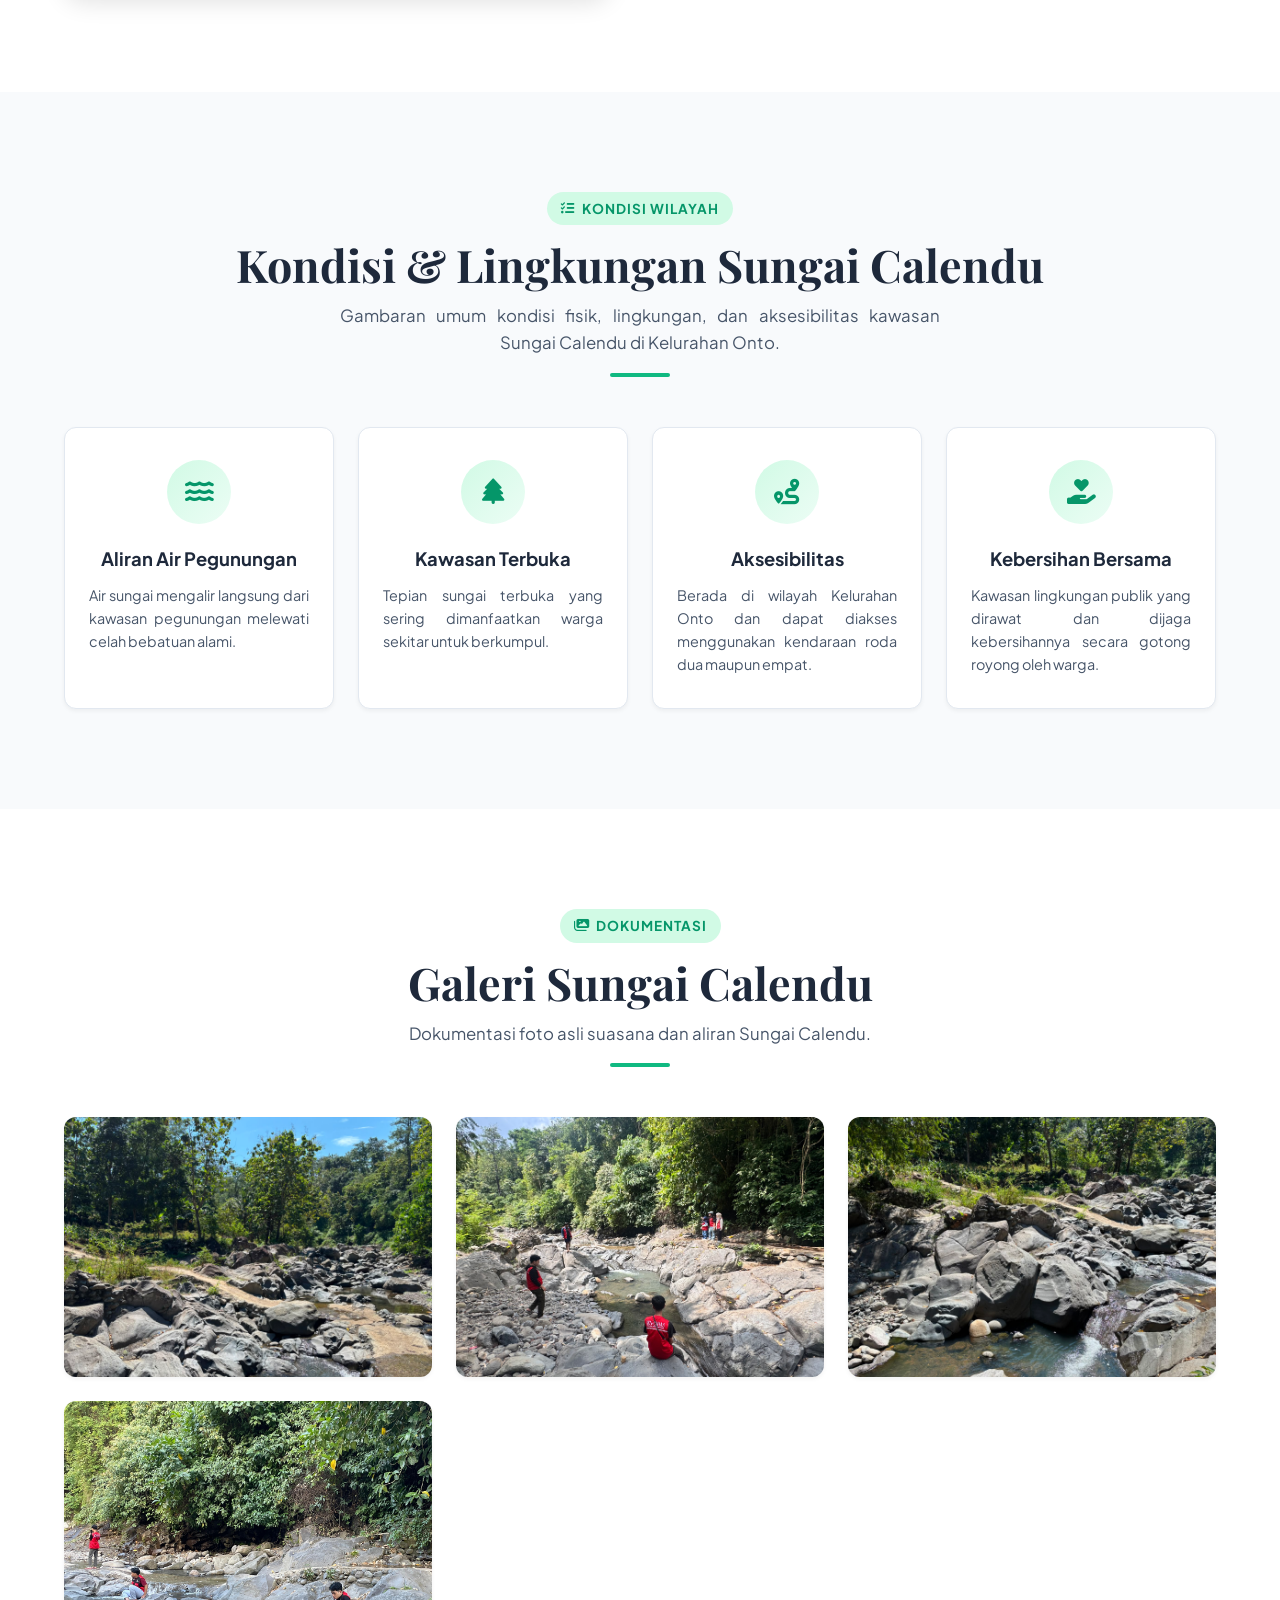
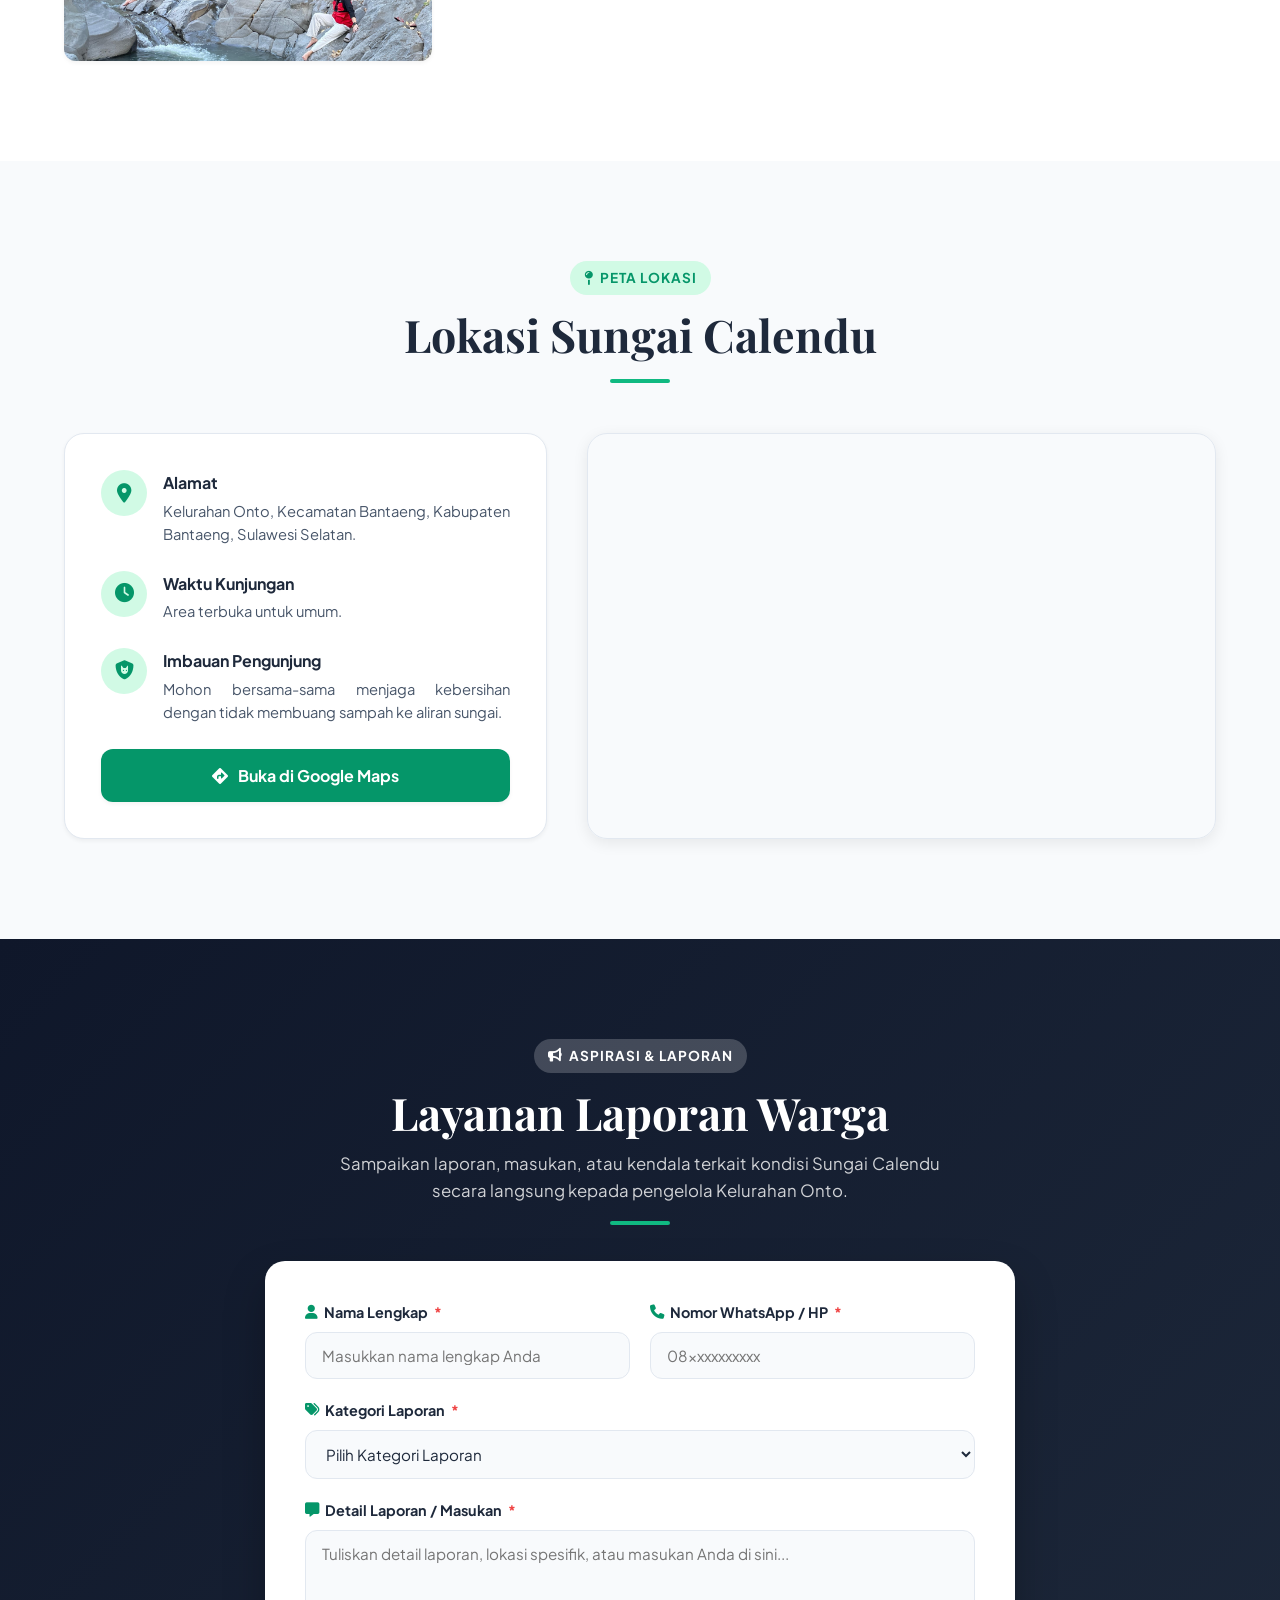
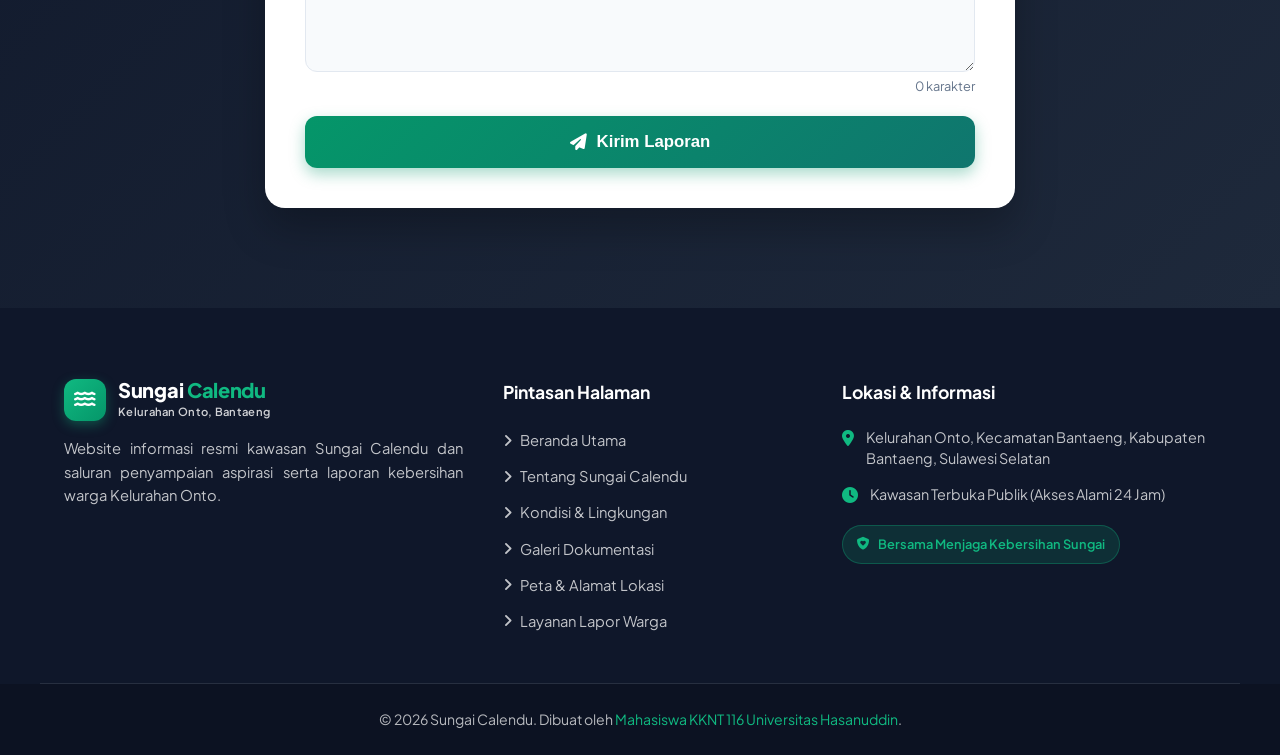
==== commit 8a7c228b: "Fix WA compulsory field and admin panel report data loading" ====
--- a/index.html
+++ b/index.html
@@ -276,8 +276,8 @@
                             </div>
                             
                             <div class="input-group">
-                                <label for="kontak"><i class="fa-solid fa-phone"></i> Nomor WhatsApp / HP <span class="optional">(Opsional)</span></label>
-                                <input type="tel" id="kontak" name="kontak" placeholder="08xxxxxxxxxx">
+                                <label for="kontak"><i class="fa-solid fa-phone"></i> Nomor WhatsApp / HP <span class="required">*</span></label>
+                                <input type="tel" id="kontak" name="kontak" placeholder="08xxxxxxxxxx" required pattern="^[0-9\+\-\s]{8,16}$" title="Masukkan nomor WhatsApp yang valid (contoh: 08123456789)">
                             </div>
                         </div>
 
